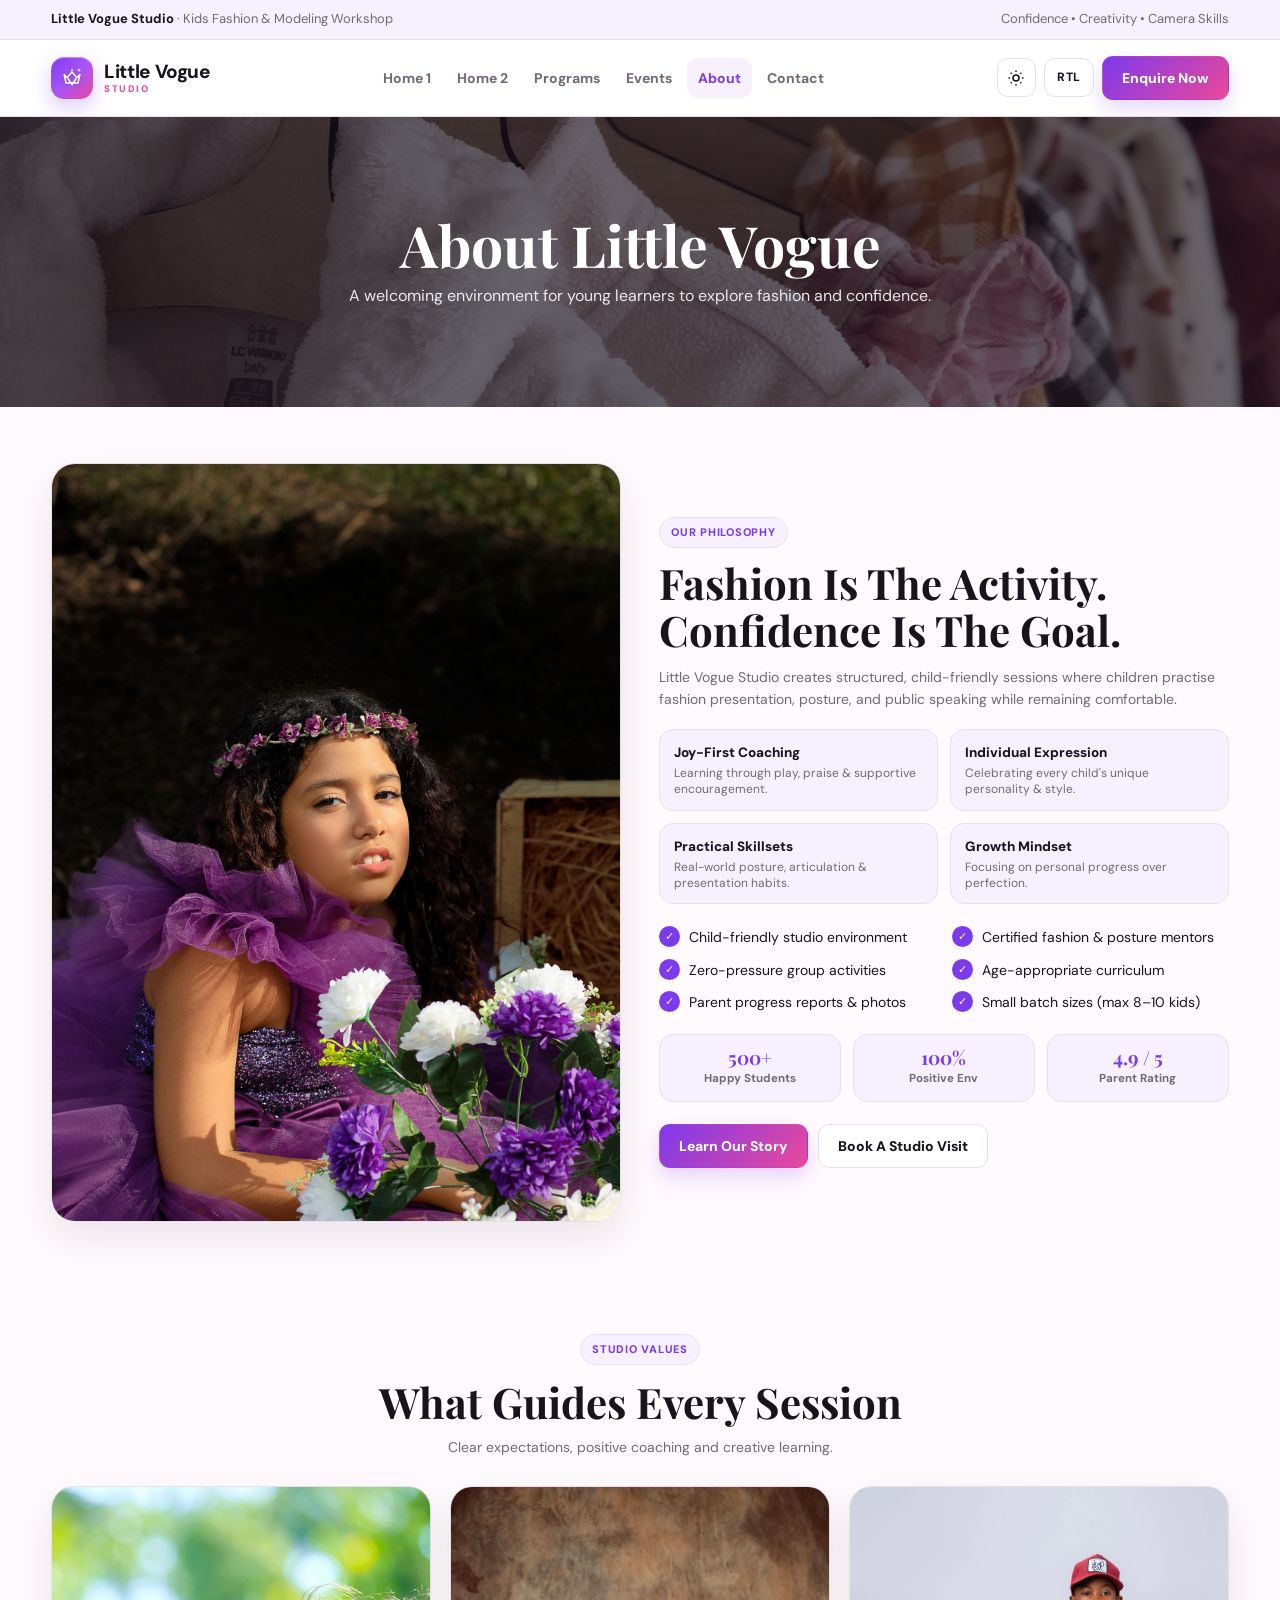
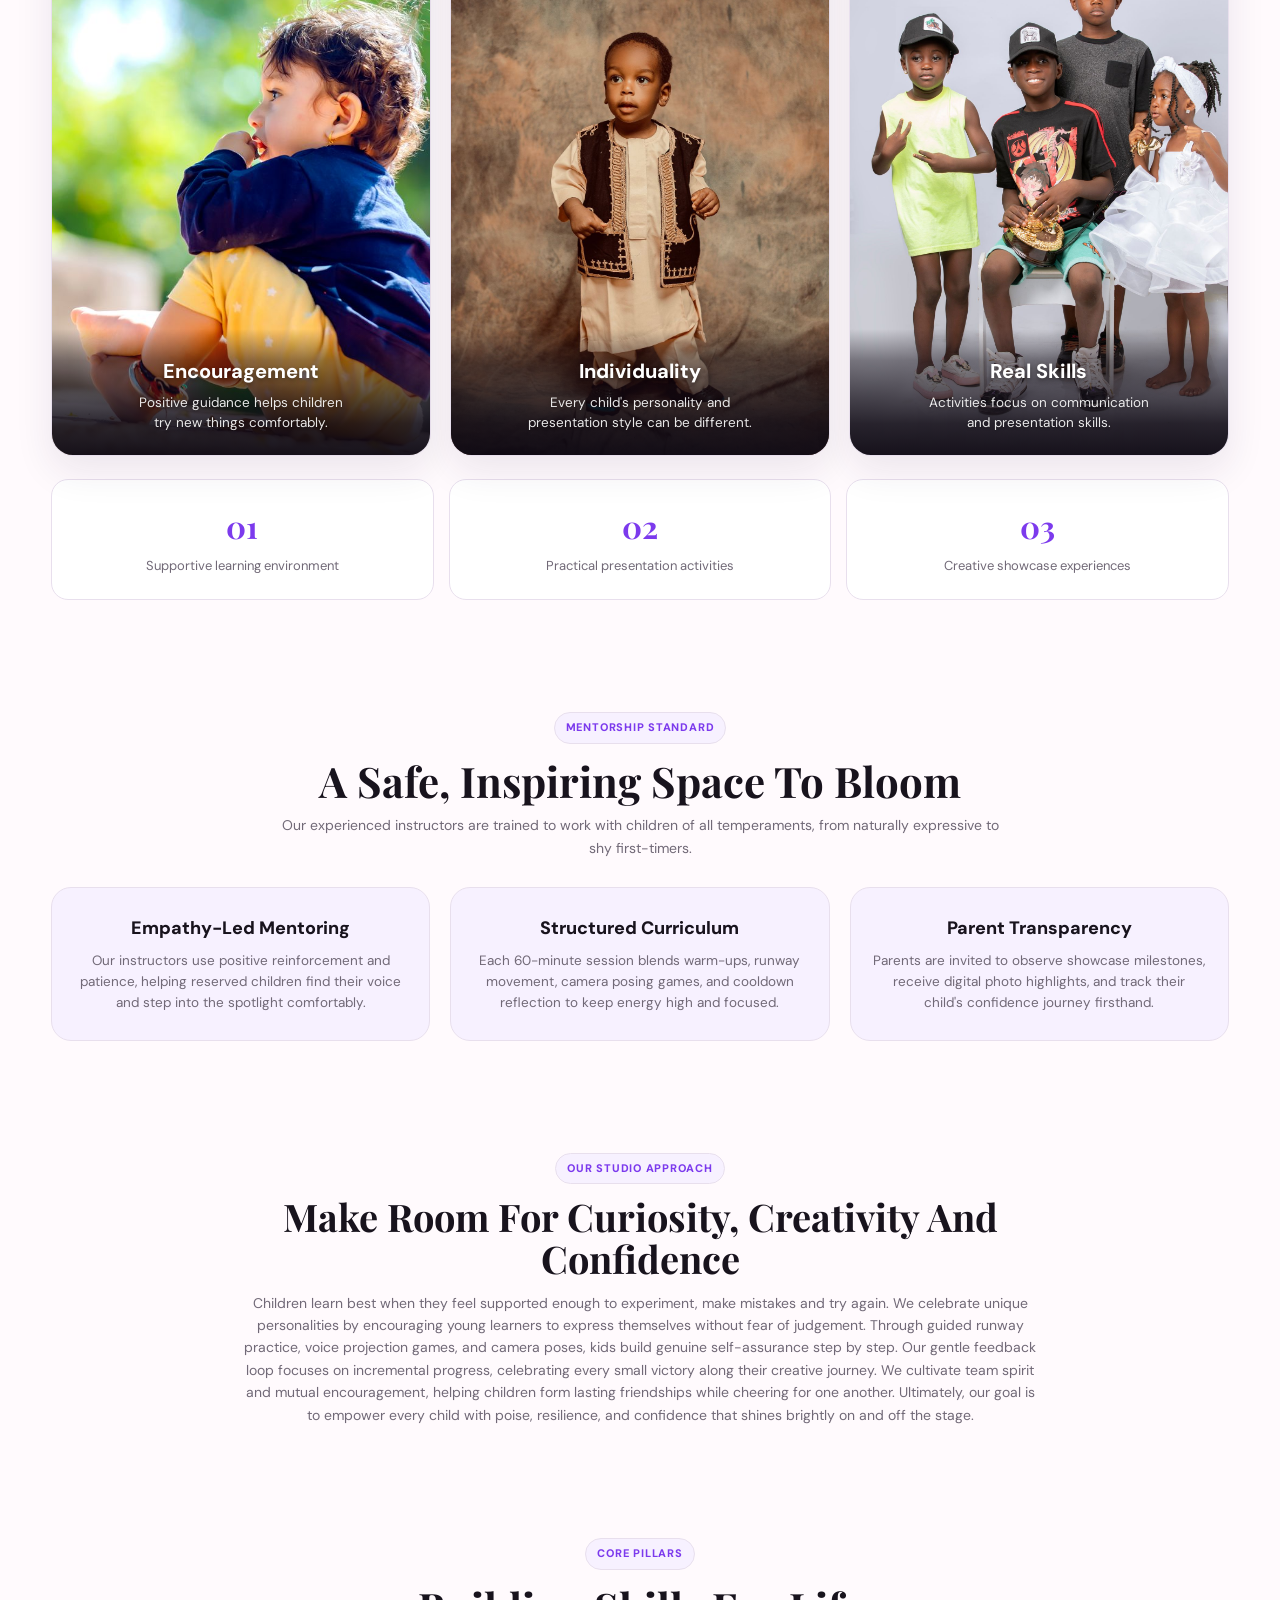
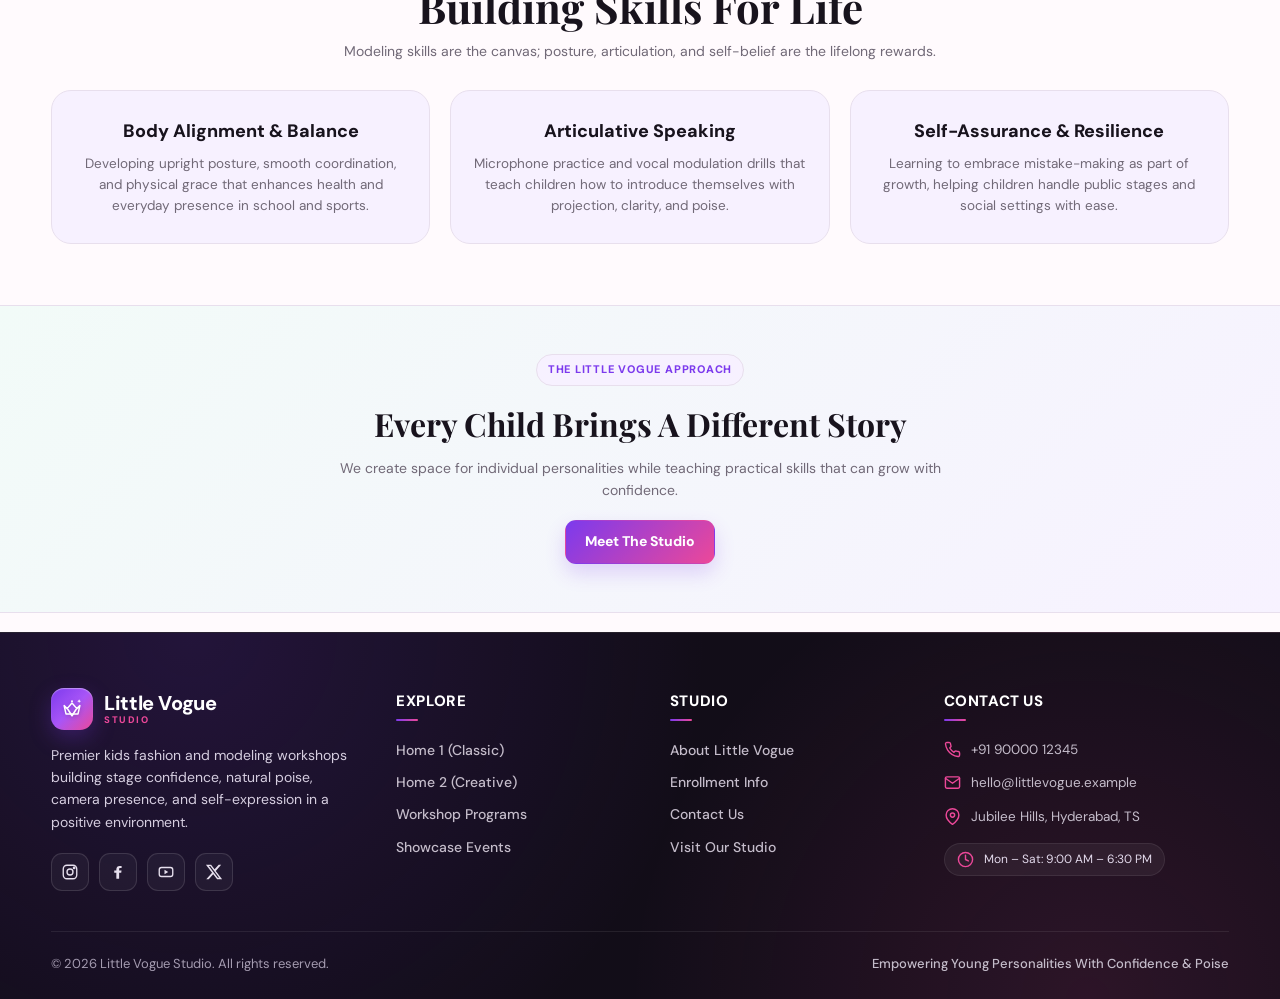
==== about.html @ 713580ec "1" ====
<!DOCTYPE html>
<html lang="en" dir="ltr">
<head>
  <meta charset="UTF-8">
  <meta name="viewport" content="width=device-width, initial-scale=1.0">
  <meta name="description" content="About Little Vogue Studio - A welcoming environment for kids to build confidence, creativity, and presentation skills through fashion.">
  <title>About Us | Little Vogue Studio</title>
  <link rel="icon" type="image/svg+xml" href="assets/favicon.svg">
  <link rel="preconnect" href="https://fonts.googleapis.com">
  <link rel="preconnect" href="https://fonts.gstatic.com" crossorigin>
  <link href="https://fonts.googleapis.com/css2?family=DM+Sans:wght@400;500;600;700;800&family=Playfair+Display:wght@600;700;800&display=swap" rel="stylesheet">
  <link rel="stylesheet" href="css/style.css">
</head>
<body>
  <!-- =========================================================
  TOP BAR
  ========================================================= -->
  <div class="topbar">
    <div class="container topbar-inner">
      <span><strong>Little Vogue Studio</strong> · Kids Fashion & Modeling Workshop</span>
      <span>Confidence • Creativity • Camera Skills</span>
    </div>
  </div>

  <!-- =========================================================
  NAVBAR
  ========================================================= -->
  <nav class="navbar">
    <div class="container nav-inner">
      <a class="logo" href="index.html">
        <span class="logo-mark" aria-hidden="true">
          <svg viewBox="0 0 32 32" fill="none" xmlns="http://www.w3.org/2000/svg">
            <path d="M5.5 11.5L9.5 15.5L16 8L22.5 15.5L26.5 11.5L24 22.5H8L5.5 11.5Z" stroke="currentColor" stroke-width="2" stroke-linecap="round" stroke-linejoin="round"/>
            <path d="M10.5 16.5L16 25L21.5 16.5" stroke="currentColor" stroke-width="2.2" stroke-linecap="round" stroke-linejoin="round"/>
            <path d="M25.5 3L26.2 4.8L28 5.5L26.2 6.2L25.5 8L24.8 6.2L23 5.5L24.8 4.8L25.5 3Z" fill="currentColor"/>
            <circle cx="16" cy="5.5" r="1.3" fill="currentColor"/>
          </svg>
        </span>
        <span class="logo-text">
          <span class="logo-text-main">Little Vogue</span>
          <span class="logo-text-sub">STUDIO</span>
        </span>
      </a>
      <div class="nav-links" id="navLinks">
        <a href="index.html">Home 1</a>
        <a href="home2.html">Home 2</a>
        <a href="programs.html">Programs</a>
        <a href="events.html">Events</a>
        <a href="about.html" class="active">About</a>
        <a href="contact.html">Contact</a>
      </div>
      <div class="nav-actions">
        <div class="nav-controls" id="navControls">
          <button class="icon-btn" id="themeBtn" aria-label="Toggle theme" title="Toggle Theme">
            <svg viewBox="0 0 24 24" fill="none" stroke="currentColor" stroke-width="2">
              <circle cx="12" cy="12" r="4"/>
              <path d="M12 2v2M12 20v2M4.93 4.93l1.42 1.42M17.65 17.65l1.42 1.42M2 12h2M20 12h2M4.93 19.07l1.42-1.42M17.65 6.35l1.42-1.42"/>
            </svg>
          </button>
          <button class="icon-btn rtl-control" id="rtlBtn" aria-label="Toggle RTL" title="Toggle RTL">RTL</button>
        </div>
        <a class="btn btn-primary nav-cta" href="contact.html">Enquire Now</a>
        <button class="icon-btn mobile-btn" id="mobileBtn" aria-label="Open menu">
          <svg viewBox="0 0 24 24" fill="none" stroke="currentColor" stroke-width="2">
            <path d="M4 6h16M4 12h16M4 18h16"/>
          </svg>
        </button>
      </div>
    </div>
  </nav>

  <!-- =========================================================
  MAIN CONTENT: ABOUT
  ========================================================= -->
  <main class="page-content">
    <section class="page-banner">
      <div class="page-banner-media">
        <img src="images/banner-about.jpg"
             alt="Children's clothing display">
      </div>
      <div class="page-banner-overlay"></div>
      <div class="page-banner-content">
        <h1>About Little Vogue</h1>
        <p>A welcoming environment for young learners to explore fashion and confidence.</p>
      </div>
    </section>

    <!-- OUR PHILOSOPHY FEATURE -->
    <section>
      <div class="container">
        <div class="feature">
          <div class="feature-image reveal-left">
            <img src="images/style-gallery-lavender.jpg"
                 alt="Girl wearing lavender dress">
          </div>
          <div class="feature-copy reveal-right">
            <span class="eyebrow">Our Philosophy</span>
            <h2>Fashion Is The Activity. Confidence Is The Goal.</h2>
            <p>
              Little Vogue Studio creates structured, child-friendly sessions where children practise fashion presentation, posture, and public speaking while remaining comfortable.
            </p>
            <div class="feature-pillars">
              <div class="pillar-card">
                <div class="pillar-info">
                  <h4>Joy-First Coaching</h4>
                  <p>Learning through play, praise & supportive encouragement.</p>
                </div>
              </div>
              <div class="pillar-card">
                <div class="pillar-info">
                  <h4>Individual Expression</h4>
                  <p>Celebrating every child's unique personality & style.</p>
                </div>
              </div>
              <div class="pillar-card">
                <div class="pillar-info">
                  <h4>Practical Skillsets</h4>
                  <p>Real-world posture, articulation & presentation habits.</p>
                </div>
              </div>
              <div class="pillar-card">
                <div class="pillar-info">
                  <h4>Growth Mindset</h4>
                  <p>Focusing on personal progress over perfection.</p>
                </div>
              </div>
            </div>
            <ul class="check-list grid-checks">
              <li><span class="check">✓</span>Child-friendly studio environment</li>
              <li><span class="check">✓</span>Certified fashion & posture mentors</li>
              <li><span class="check">✓</span>Zero-pressure group activities</li>
              <li><span class="check">✓</span>Age-appropriate curriculum</li>
              <li><span class="check">✓</span>Parent progress reports & photos</li>
              <li><span class="check">✓</span>Small batch sizes (max 8–10 kids)</li>
            </ul>
            <div class="feature-stats">
              <div class="f-stat">
                <strong>500+</strong>
                <span>Happy Students</span>
              </div>
              <div class="f-stat">
                <strong>100%</strong>
                <span>Positive Env</span>
              </div>
              <div class="f-stat">
                <strong>4.9 / 5</strong>
                <span>Parent Rating</span>
              </div>
            </div>
            <div class="feature-actions">
              <a class="btn btn-primary" href="contact.html">Learn Our Story</a>
              <a class="btn btn-outline" href="contact.html">Book A Studio Visit</a>
            </div>
          </div>
        </div>
      </div>
    </section>

    <!-- STUDIO VALUES & STATS -->
    <section>
      <div class="container reveal">
        <div class="section-head">
          <span class="eyebrow">Studio Values</span>
          <h2>What Guides Every Session</h2>
          <p>Clear expectations, positive coaching and creative learning.</p>
        </div>
        <div class="grid grid-3">
          <article class="card">
            <div class="card-image">
              <img src="images/value-encouragement.jpg"
                   alt="Child wearing blue sweater">
            </div>
            <div class="card-body">
              <h3>Encouragement</h3>
              <p>Positive guidance helps children try new things comfortably.</p>
            </div>
          </article>
          <article class="card">
            <div class="card-image">
              <img src="images/value-individuality.jpg"
                   alt="Child wearing traditional clothing">
            </div>
            <div class="card-body">
              <h3>Individuality</h3>
              <p>Every child's personality and presentation style can be different.</p>
            </div>
          </article>
          <article class="card">
            <div class="card-image">
              <img src="images/creative-showcase.jpg"
                   alt="Children posing together">
            </div>
            <div class="card-body">
              <h3>Real Skills</h3>
              <p>Activities focus on communication and presentation skills.</p>
            </div>
          </article>
        </div>

        <div class="about-stats">
          <div class="stat">
            <strong>01</strong>
            <span>Supportive learning environment</span>
          </div>
          <div class="stat">
            <strong>02</strong>
            <span>Practical presentation activities</span>
          </div>
          <div class="stat">
            <strong>03</strong>
            <span>Creative showcase experiences</span>
          </div>
        </div>
      </div>
    </section>

    <!-- MENTORSHIP & ENVIRONMENT -->
    <section>
      <div class="container reveal">
        <div class="section-head">
          <span class="eyebrow">Mentorship Standard</span>
          <h2>A Safe, Inspiring Space To Bloom</h2>
          <p>Our experienced instructors are trained to work with children of all temperaments, from naturally expressive to shy first-timers.</p>
        </div>
        <div class="info-strip-grid">
          <div class="info-card">
            <h3>Empathy-Led Mentoring</h3>
            <p>Our instructors use positive reinforcement and patience, helping reserved children find their voice and step into the spotlight comfortably.</p>
          </div>
          <div class="info-card">
            <h3>Structured Curriculum</h3>
            <p>Each 60-minute session blends warm-ups, runway movement, camera posing games, and cooldown reflection to keep energy high and focused.</p>
          </div>
          <div class="info-card">
            <h3>Parent Transparency</h3>
            <p>Parents are invited to observe showcase milestones, receive digital photo highlights, and track their child's confidence journey firsthand.</p>
          </div>
        </div>
      </div>
    </section>

    <!-- STUDIO APPROACH -->
    <section>
      <div class="container reveal">
        <div class="center-content">
          <span class="eyebrow">Our Studio Approach</span>
          <h2>Make Room For Curiosity, Creativity And Confidence</h2>
          <p>
            Children learn best when they feel supported enough to experiment, make mistakes and try again. We celebrate unique personalities by encouraging young learners to express themselves without fear of judgement. Through guided runway practice, voice projection games, and camera poses, kids build genuine self-assurance step by step. Our gentle feedback loop focuses on incremental progress, celebrating every small victory along their creative journey. We cultivate team spirit and mutual encouragement, helping children form lasting friendships while cheering for one another. Ultimately, our goal is to empower every child with poise, resilience, and confidence that shines brightly on and off the stage.
          </p>
        </div>
      </div>
    </section>

    <!-- STUDIO METHODOLOGY & PILLARS -->
    <section>
      <div class="container reveal">
        <div class="section-head">
          <span class="eyebrow">Core Pillars</span>
          <h2>Building Skills For Life</h2>
          <p>Modeling skills are the canvas; posture, articulation, and self-belief are the lifelong rewards.</p>
        </div>
        <div class="info-strip-grid">
          <div class="info-card">
            <h3>Body Alignment & Balance</h3>
            <p>Developing upright posture, smooth coordination, and physical grace that enhances health and everyday presence in school and sports.</p>
          </div>
          <div class="info-card">
            <h3>Articulative Speaking</h3>
            <p>Microphone practice and vocal modulation drills that teach children how to introduce themselves with projection, clarity, and poise.</p>
          </div>
          <div class="info-card">
            <h3>Self-Assurance & Resilience</h3>
            <p>Learning to embrace mistake-making as part of growth, helping children handle public stages and social settings with ease.</p>
          </div>
        </div>
      </div>
    </section>

    <!-- COLORED AREA ABOVE FOOTER -->
    <section class="page-bottom-section about-bottom">
      <div class="container bottom-inner reveal">
        <span class="eyebrow">The Little Vogue Approach</span>
        <h2>Every Child Brings A Different Story</h2>
        <p>
          We create space for individual personalities while teaching
          practical skills that can grow with confidence.
        </p>
        <a class="btn btn-primary" href="contact.html">Meet The Studio</a>
      </div>
    </section>
  </main>

  <!-- 0.5 CM GAP ABOVE FOOTER -->
  <div class="footer-gap"></div>

  <!-- =========================================================
  FOOTER
  ========================================================= -->
  <footer>
    <div class="container">
      <div class="footer-grid">
        <div class="footer-brand">
          <a class="logo" href="index.html">
            <span class="logo-mark" aria-hidden="true">
              <svg viewBox="0 0 32 32" fill="none" xmlns="http://www.w3.org/2000/svg">
                <path d="M5.5 11.5L9.5 15.5L16 8L22.5 15.5L26.5 11.5L24 22.5H8L5.5 11.5Z" stroke="currentColor" stroke-width="2" stroke-linecap="round" stroke-linejoin="round"/>
                <path d="M10.5 16.5L16 25L21.5 16.5" stroke="currentColor" stroke-width="2.2" stroke-linecap="round" stroke-linejoin="round"/>
                <path d="M25.5 3L26.2 4.8L28 5.5L26.2 6.2L25.5 8L24.8 6.2L23 5.5L24.8 4.8L25.5 3Z" fill="currentColor"/>
                <circle cx="16" cy="5.5" r="1.3" fill="currentColor"/>
              </svg>
            </span>
            <span class="logo-text">
              <span class="logo-text-main">Little Vogue</span>
              <span class="logo-text-sub">STUDIO</span>
            </span>
          </a>
          <p>
            Premier kids fashion and modeling workshops building stage confidence, natural poise, camera presence, and self-expression in a positive environment.
          </p>
          <div class="socials">
            <a class="social" href="#" aria-label="Instagram" title="Instagram">
              <svg viewBox="0 0 24 24" fill="none" stroke="currentColor" stroke-width="1.8">
                <rect x="3" y="3" width="18" height="18" rx="5"/>
                <circle cx="12" cy="12" r="4"/>
                <circle cx="17.5" cy="6.5" r="1"/>
              </svg>
            </a>
            <a class="social" href="#" aria-label="Facebook" title="Facebook">
              <svg viewBox="0 0 24 24" fill="currentColor">
                <path d="M13.5 21v-8h2.8l.4-3h-3.2V8.1c0-.9.3-1.5 1.6-1.5h1.7V4c-.3 0-1.4-.1-2.6-.1-2.6 0-4.4 1.6-4.4 4.5V10H7v3h2.8v8z"/>
              </svg>
            </a>
            <a class="social" href="#" aria-label="YouTube" title="YouTube">
              <svg viewBox="0 0 24 24" fill="none" stroke="currentColor" stroke-width="1.8">
                <rect x="3" y="6" width="18" height="12" rx="3"/>
                <path d="m10 9 5 3-5 3z" fill="currentColor" stroke="none"/>
              </svg>
            </a>
            <a class="social" href="#" aria-label="X (Twitter)" title="X (Twitter)">
              <svg viewBox="0 0 24 24" fill="currentColor">
                <path d="M18.244 2.25h3.308l-7.227 8.26 8.502 11.24H16.17l-5.214-6.817L4.99 21.75H1.68l7.73-8.835L1.254 2.25H8.08l4.713 6.231zm-1.161 17.52h1.833L7.084 4.126H5.117z"/>
              </svg>
            </a>
          </div>
        </div>

        <div>
          <div class="footer-title">Explore</div>
          <div class="footer-links">
            <a href="index.html">Home 1 (Classic)</a>
            <a href="home2.html">Home 2 (Creative)</a>
            <a href="programs.html">Workshop Programs</a>
            <a href="events.html">Showcase Events</a>
          </div>
        </div>

        <div>
          <div class="footer-title">Studio</div>
          <div class="footer-links">
            <a href="about.html">About Little Vogue</a>
            <a href="contact.html">Enrollment Info</a>
            <a href="contact.html">Contact Us</a>
            <a href="contact.html">Visit Our Studio</a>
          </div>
        </div>

        <div>
          <div class="footer-title">Contact Us</div>
          <div class="footer-contact-list">
            <a href="tel:+919000012345" class="footer-contact-item">
              <svg viewBox="0 0 24 24" fill="none" stroke="currentColor" stroke-width="2" stroke-linecap="round" stroke-linejoin="round">
                <path d="M22 16.92v3a2 2 0 0 1-2.18 2 19.79 19.79 0 0 1-8.63-3.07 19.5 19.5 0 0 1-6-6 19.79 19.79 0 0 1-3.07-8.67A2 2 0 0 1 4.11 2h3a2 2 0 0 1 2 1.72 12.84 12.84 0 0 0 .7 2.81 2 2 0 0 1-.45 2.11L8.09 9.91a16 16 0 0 0 6 6l1.27-1.27a2 2 0 0 1 2.11-.45 12.84 12.84 0 0 0 2.81.7A2 2 0 0 1 22 16.92z"/>
              </svg>
              <span>+91 90000 12345</span>
            </a>
            <a href="mailto:hello@littlevogue.example" class="footer-contact-item">
              <svg viewBox="0 0 24 24" fill="none" stroke="currentColor" stroke-width="2" stroke-linecap="round" stroke-linejoin="round">
                <path d="M4 4h16c1.1 0 2 .9 2 2v12c0 1.1-.9 2-2 2H4c-1.1 0-2-.9-2-2V6c0-1.1.9-2 2-2z"/>
                <polyline points="22,6 12,13 2,6"/>
              </svg>
              <span>hello@littlevogue.example</span>
            </a>
            <div class="footer-contact-item">
              <svg viewBox="0 0 24 24" fill="none" stroke="currentColor" stroke-width="2" stroke-linecap="round" stroke-linejoin="round">
                <path d="M21 10c0 7-9 13-9 13s-9-6-9-13a9 9 0 0 1 18 0z"/>
                <circle cx="12" cy="10" r="3"/>
              </svg>
              <span>Jubilee Hills, Hyderabad, TS</span>
            </div>
            <div class="footer-contact-item badge-item">
              <svg viewBox="0 0 24 24" fill="none" stroke="currentColor" stroke-width="2" stroke-linecap="round" stroke-linejoin="round">
                <circle cx="12" cy="12" r="10"/>
                <polyline points="12 6 12 12 16 14"/>
              </svg>
              <span>Mon – Sat: 9:00 AM – 6:30 PM</span>
            </div>
          </div>
        </div>
      </div>

      <div class="footer-bottom">
        <span>© 2026 Little Vogue Studio. All rights reserved.</span>
        <span class="footer-bottom-tag">Empowering Young Personalities With Confidence & Poise</span>
      </div>
    </div>
  </footer>

  <div id="toast">Enquiry submitted successfully.</div>
  <script src="js/script.js"></script>
</body>
</html>
---- css/style.css ----
:root {
  --bg: #fffafd;
  --surface: #fff;
  --surface2: #f7f1ff;
  --text: #18131d;
  --muted: #716977;
  --primary: #7c3aed;
  --primary2: #a855f7;
  --accent: #ec4899;
  --border: #e8dfed;
  --shadow: 0 15px 38px rgba(42, 20, 65, .09);
  --radius: 20px;
}

html.dark {
  --bg: #100d15;
  --surface: #19151f;
  --surface2: #211a29;
  --text: #faf7fc;
  --muted: #b9afc2;
  --primary: #a78bfa;
  --primary2: #c084fc;
  --accent: #f472b6;
  --border: #352c3d;
  --shadow: 0 15px 38px rgba(0, 0, 0, .28);
}

* {
  box-sizing: border-box;
}

html {
  scroll-behavior: smooth;
}

body {
  margin: 0;
  background: var(--bg);
  color: var(--text);
  font-family: "DM Sans", sans-serif;
  line-height: 1.6;
  overflow-x: hidden;
  transition: background-color .3s ease, color .3s ease;
}

img {
  display: block;
  width: 100%;
  max-width: 100%;
}

a {
  text-decoration: none;
  color: inherit;
}

button, input, textarea, select {
  font: inherit;
}

.container {
  width: min(1180px, 92%);
  margin: auto;
}

/* =========================================================
TOP BAR
========================================================= */
.topbar {
  padding: 9px 0;
  background: var(--surface2);
  border-bottom: 1px solid var(--border);
  font-size: 13px;
  color: var(--muted);
}

.topbar-inner {
  display: flex;
  justify-content: space-between;
  align-items: center;
  gap: 15px;
}

.topbar strong {
  color: var(--text);
}

/* =========================================================
NAVIGATION
========================================================= */
.navbar {
  position: sticky;
  top: 0;
  z-index: 1000;
  background: color-mix(in srgb, var(--surface) 95%, transparent);
  backdrop-filter: blur(15px);
  -webkit-backdrop-filter: blur(15px);
  border-bottom: 1px solid var(--border);
  transition: background-color .3s ease, border-color .3s ease;
}

.nav-inner {
  min-height: 76px;
  display: flex;
  align-items: center;
  justify-content: space-between;
  gap: 20px;
}

.logo {
  display: inline-flex;
  align-items: center;
  gap: 11px;
  text-decoration: none;
  color: var(--text);
  transition: transform 0.25s cubic-bezier(0.34, 1.56, 0.64, 1);
}

.logo:hover {
  transform: translateY(-1px);
}

.logo-mark {
  width: 42px;
  height: 42px;
  border-radius: 13px;
  display: grid;
  place-items: center;
  color: #fff;
  background: linear-gradient(135deg, #7c3aed 0%, #a855f7 50%, #ec4899 100%);
  box-shadow: 0 8px 22px rgba(124, 58, 237, 0.28), inset 0 1px 1px rgba(255, 255, 255, 0.4);
  position: relative;
  transition: all 0.3s cubic-bezier(0.34, 1.56, 0.64, 1);
  flex-shrink: 0;
}

.logo:hover .logo-mark {
  box-shadow: 0 12px 28px rgba(236, 72, 153, 0.45), inset 0 1px 1px rgba(255, 255, 255, 0.6);
  transform: rotate(-4deg) scale(1.06);
}

.logo-mark svg {
  width: 24px;
  height: 24px;
  filter: drop-shadow(0 1px 2px rgba(0, 0, 0, 0.2));
  transition: transform 0.3s ease;
}

.logo:hover .logo-mark svg {
  transform: scale(1.05);
}

.logo-text {
  display: flex;
  flex-direction: column;
  justify-content: center;
  line-height: 1.1;
}

.logo-text-main {
  font-family: "DM Sans", sans-serif;
  font-weight: 800;
  font-size: 19px;
  letter-spacing: -0.02em;
  color: var(--text);
  transition: color 0.2s ease;
}

.logo-text-sub {
  font-size: 9.5px;
  font-weight: 800;
  letter-spacing: 0.16em;
  text-transform: uppercase;
  color: var(--accent);
  margin-top: 1px;
}

.nav-links {
  display: flex;
  align-items: center;
  gap: 4px;
}

.nav-links a {
  padding: 9px 11px;
  border-radius: 10px;
  color: var(--muted);
  font-size: 14px;
  font-weight: 700;
  transition: .2s ease;
}

.nav-links a:hover,
.nav-links a.active {
  color: var(--primary);
  background: var(--surface2);
}

.nav-actions {
  display: flex;
  align-items: center;
  gap: 8px;
}

.nav-controls {
  display: flex;
  align-items: center;
  gap: 8px;
}

.icon-btn {
  width: 39px;
  height: 39px;
  display: grid;
  place-items: center;
  border: 1px solid var(--border);
  border-radius: 11px;
  background: var(--surface);
  color: var(--text);
  cursor: pointer;
  transition: .2s ease;
}

.icon-btn:hover {
  border-color: var(--primary);
  color: var(--primary);
  transform: translateY(-2px);
}

.icon-btn svg {
  width: 18px;
  height: 18px;
}

.rtl-control {
  width: 50px;
  font-size: 12px;
  font-weight: 800;
  letter-spacing: .03em;
}

.mobile-btn {
  display: none;
}

.btn {
  min-height: 44px;
  display: inline-flex;
  align-items: center;
  justify-content: center;
  gap: 8px;
  padding: 0 19px;
  border-radius: 11px;
  border: 1px solid transparent;
  font-size: 14px;
  font-weight: 800;
  cursor: pointer;
  transition: .25s ease;
}

.btn-primary {
  color: #fff;
  background: linear-gradient(135deg, var(--primary), var(--accent));
  box-shadow: 0 9px 20px rgba(124, 58, 237, .2);
}

.btn-primary:hover {
  transform: translateY(-3px);
  box-shadow: 0 13px 25px rgba(124, 58, 237, .28);
}

.btn-outline {
  color: var(--text);
  background: var(--surface);
  border-color: var(--border);
}

.btn-outline:hover {
  color: var(--primary);
  border-color: var(--primary);
  transform: translateY(-2px);
}

/* =========================================================
SECTIONS & ANIMATIONS
========================================================= */
section {
  padding: 56px 0;
}

.page-content {
  animation: pageIn .45s ease both;
}

@keyframes pageIn {
  from {
    opacity: 0;
    transform: translateY(10px);
  }
  to {
    opacity: 1;
    transform: translateY(0);
  }
}

/* =========================================================
SCROLL ANIMATIONS
========================================================= */
.reveal {
  opacity: 0;
  transform: translateY(28px);
  transition: opacity .7s ease, transform .7s ease;
}

.reveal.show {
  opacity: 1;
  transform: none;
}

.reveal-left {
  opacity: 0;
  transform: translateX(-35px);
  transition: .75s ease;
}

.reveal-left.show {
  opacity: 1;
  transform: none;
}

.reveal-right {
  opacity: 0;
  transform: translateX(35px);
  transition: .75s ease;
}

.reveal-right.show {
  opacity: 1;
  transform: none;
}

/* =========================================================
HERO
========================================================= */
.hero {
  min-height: 600px;
  display: flex;
  align-items: center;
  position: relative;
  overflow: hidden;
  isolation: isolate;
}

.hero-media {
  position: absolute;
  inset: 0;
  z-index: -2;
}

.hero-media img {
  width: 100%;
  height: 100%;
  object-fit: cover;
  animation: heroZoom 10s ease-in-out infinite alternate;
}

@keyframes heroZoom {
  from {
    transform: scale(1);
  }
  to {
    transform: scale(1.06);
  }
}

.hero-overlay {
  position: absolute;
  inset: 0;
  z-index: -1;
  background: linear-gradient(
    180deg,
    rgba(14, 9, 19, 0.45) 0%,
    rgba(14, 9, 19, 0.68) 50%,
    rgba(14, 9, 19, 0.85) 100%
  );
}

.hero-content {
  width: min(800px, 100%);
  margin: 0 auto;
  color: #fff;
  text-align: center;
  display: flex;
  flex-direction: column;
  align-items: center;
}

.eyebrow {
  display: inline-flex;
  padding: 6px 11px;
  border-radius: 50px;
  background: var(--surface2);
  color: var(--primary);
  border: 1px solid var(--border);
  font-size: 11px;
  font-weight: 800;
  letter-spacing: .07em;
  text-transform: uppercase;
  margin-bottom: 12px;
}

.hero .eyebrow {
  background: rgba(255, 255, 255, .13);
  border-color: rgba(255, 255, 255, .24);
  color: #fff;
}

.hero h1 {
  font-family: "Playfair Display", serif;
  font-size: clamp(42px, 6vw, 72px);
  line-height: 1.02;
  margin: 0 0 17px;
}

.hero p {
  max-width: 640px;
  margin: 0 auto 26px;
  color: rgba(255, 255, 255, .92);
  font-size: 16px;
  line-height: 1.6;
}

.hero-actions {
  display: flex;
  flex-wrap: wrap;
  justify-content: center;
  align-items: center;
  gap: 12px;
}

/* =========================================================
HEADINGS
========================================================= */
.section-head {
  max-width: 740px;
  margin: 0 auto 28px;
  text-align: center;
}

.section-head h2 {
  font-family: "Playfair Display", serif;
  font-size: clamp(30px, 4vw, 42px);
  line-height: 1.08;
  margin: 3px 0 10px;
}

.section-head p {
  margin: 0;
  color: var(--muted);
  font-size: 14px;
}

/* =========================================================
CARDS
========================================================= */
.grid {
  display: grid;
  gap: 19px;
}

.grid-2 {
  grid-template-columns: repeat(2, 1fr);
}

.grid-3 {
  grid-template-columns: repeat(3, 1fr);
}

.grid-4 {
  grid-template-columns: repeat(4, 1fr);
}

.card {
  position: relative;
  display: flex;
  flex-direction: column;
  justify-content: flex-end;
  width: 100%;
  aspect-ratio: 2/3;
  min-height: 400px;
  border-radius: 22px;
  overflow: hidden;
  border: 1px solid var(--border);
  box-shadow: var(--shadow);
  transition: transform .35s cubic-bezier(.2, .8, .2, 1), box-shadow .35s ease, border-color .35s ease;
  isolation: isolate;
  background: var(--surface2);
}

.card:hover {
  transform: translateY(-8px);
  box-shadow: 0 24px 50px rgba(42, 20, 65, .22);
  border-color: color-mix(in srgb, var(--primary) 40%, var(--border));
}

.card-image {
  position: absolute;
  inset: 0;
  width: 100%;
  height: 100%;
  z-index: 1;
  overflow: hidden;
}

.card-image img {
  width: 100%;
  height: 100%;
  object-fit: cover;
  object-position: center 20%;
  display: block;
  transition: transform .65s cubic-bezier(.2, .8, .2, 1), filter .4s ease;
}

.card:hover .card-image img {
  transform: scale(1.08);
  filter: saturate(1.06);
}

.card-body {
  position: relative;
  z-index: 2;
  padding: 26px 20px 22px;
  text-align: center;
  display: flex;
  flex-direction: column;
  justify-content: flex-end;
  align-items: center;
  color: #ffffff;
  background: linear-gradient(
    180deg,
    transparent 0%,
    rgba(14, 9, 19, 0.45) 25%,
    rgba(14, 9, 19, 0.88) 75%,
    rgba(14, 9, 19, 0.96) 100%
  );
  margin-top: auto;
  width: 100%;
  transition: background .35s ease;
}

.card:hover .card-body {
  background: linear-gradient(
    180deg,
    transparent 0%,
    rgba(14, 9, 19, 0.55) 25%,
    rgba(14, 9, 19, 0.92) 75%,
    rgba(14, 9, 19, 0.98) 100%
  );
}

.card-body h3 {
  margin: 0 0 6px;
  font-size: 20px;
  font-weight: 800;
  color: #ffffff;
  text-align: center;
  width: 100%;
  text-wrap: balance;
  text-shadow: 0 2px 4px rgba(0, 0, 0, 0.4);
}

.card-body p {
  margin: 0 auto;
  color: rgba(255, 255, 255, 0.9);
  font-size: 13.5px;
  line-height: 1.45;
  text-align: center;
  width: 100%;
  max-width: 95%;
  text-wrap: balance;
  text-shadow: 0 1px 3px rgba(0, 0, 0, 0.3);
  min-height: 40px;
  display: flex;
  align-items: center;
  justify-content: center;
}

html[dir="rtl"] .card-body {
  text-align: center;
  align-items: center;
}

html[dir="rtl"] .card-body h3,
html[dir="rtl"] .card-body p {
  text-align: center;
}

/* Event badge */
.event-date {
  display: inline-flex;
  align-items: center;
  justify-content: center;
  align-self: center;
  font-size: 11px;
  font-weight: 800;
  letter-spacing: .06em;
  text-transform: uppercase;
  color: #fff;
  background: linear-gradient(135deg, var(--primary), var(--accent));
  border: none;
  padding: 5px 14px;
  border-radius: 20px;
  margin: 0 auto 10px auto;
  box-shadow: 0 4px 12px rgba(0, 0, 0, 0.25);
  white-space: nowrap;
}

/* =========================================================
FEATURE
========================================================= */
.feature {
  display: grid;
  grid-template-columns: 1fr 1fr;
  gap: 38px;
  align-items: center;
}

.feature.reverse .feature-image {
  order: 2;
}

.feature.reverse .feature-copy {
  order: 1;
}

.feature-image {
  border-radius: 24px;
  overflow: hidden;
  border: 1px solid var(--border);
  box-shadow: var(--shadow);
}

.feature-image img {
  width: 100%;
  aspect-ratio: 3/4;
  height: 100%;
  object-fit: cover;
  object-position: center 20%;
  display: block;
  transition: transform .7s ease;
}

.feature-image:hover img {
  transform: scale(1.04);
}

.feature-copy h2 {
  font-family: "Playfair Display", serif;
  font-size: clamp(30px, 4vw, 42px);
  line-height: 1.1;
  margin: 0 0 13px;
}

.feature-copy p {
  color: var(--muted);
  margin: 0 0 15px;
  font-size: 14px;
}

.check-list {
  list-style: none;
  padding: 0;
  margin: 0 0 20px;
}

.check-list li {
  display: flex;
  align-items: flex-start;
  gap: 9px;
  margin: 8px 0;
  font-size: 14px;
}

.check {
  width: 21px;
  height: 21px;
  flex: none;
  display: grid;
  place-items: center;
  border-radius: 50%;
  color: #fff;
  background: var(--primary);
  font-size: 11px;
}

.check-list.grid-checks {
  display: grid;
  grid-template-columns: repeat(2, 1fr);
  gap: 10px 16px;
  margin-bottom: 20px;
}

.check-list.grid-checks li {
  margin: 0;
}

/* Feature Stats */
.feature-stats {
  display: grid;
  grid-template-columns: repeat(3, 1fr);
  gap: 12px;
  margin: 18px 0 22px;
}

.f-stat {
  padding: 12px 8px;
  border-radius: 14px;
  background: var(--surface2);
  border: 1px solid var(--border);
  text-align: center;
  transition: transform .25s ease, border-color .25s ease;
}

.f-stat:hover {
  transform: translateY(-2px);
  border-color: var(--primary);
}

.f-stat strong {
  display: block;
  font-family: "Playfair Display", serif;
  font-size: 19px;
  color: var(--primary);
  line-height: 1.15;
  margin-bottom: 2px;
}

.f-stat span {
  font-size: 11.5px;
  color: var(--muted);
  font-weight: 700;
  display: block;
}

/* Feature Pillars (2x2 Grid for "More Than Modeling") */
.feature-pillars {
  display: grid;
  grid-template-columns: repeat(2, 1fr);
  gap: 12px;
  margin: 18px 0 22px;
}

.pillar-card {
  display: flex;
  align-items: flex-start;
  gap: 11px;
  padding: 12px 14px;
  border-radius: 14px;
  background: var(--surface2);
  border: 1px solid var(--border);
  transition: transform .25s ease, box-shadow .25s ease, border-color .25s ease;
}

.pillar-card:hover {
  transform: translateY(-3px);
  border-color: color-mix(in srgb, var(--primary) 50%, var(--border));
  box-shadow: 0 8px 20px rgba(124, 58, 237, 0.09);
}

.pillar-icon {
  display: none !important;
}

.pillar-info h4 {
  margin: 0 0 2px;
  font-size: 13.5px;
  font-weight: 800;
  color: var(--text);
}

.pillar-info p {
  margin: 0;
  font-size: 12px;
  line-height: 1.35;
  color: var(--muted);
}

/* Journey Steps (Timeline for "Studio Showcase Journey") */
.journey-steps {
  display: flex;
  flex-direction: column;
  gap: 10px;
  margin: 18px 0 20px;
}

.j-step {
  display: flex;
  align-items: flex-start;
  gap: 12px;
  padding: 11px 14px;
  border-radius: 14px;
  background: var(--surface2);
  border: 1px solid var(--border);
  transition: transform .25s ease, border-color .25s ease;
}

.j-step:hover {
  transform: translateX(4px);
  border-color: var(--primary);
}

html[dir="rtl"] .j-step:hover {
  transform: translateX(-4px);
}

.j-num {
  font-family: "Playfair Display", serif;
  font-size: 17px;
  font-weight: 800;
  color: var(--accent);
  background: linear-gradient(135deg, var(--primary), var(--accent));
  -webkit-background-clip: text;
  background-clip: text;
  -webkit-text-fill-color: transparent;
  flex-shrink: 0;
  line-height: 1.2;
}

.j-step strong {
  display: block;
  font-size: 13px;
  font-weight: 800;
  color: var(--text);
  margin-bottom: 2px;
}

.j-step p {
  margin: 0;
  font-size: 12px;
  line-height: 1.35;
  color: var(--muted);
}

/* Feature Actions container */
.feature-actions {
  display: flex;
  flex-wrap: wrap;
  align-items: center;
  gap: 10px;
  margin-top: 18px;
}

@media (max-width: 768px) {
  .feature-pillars {
    grid-template-columns: 1fr;
  }
  .check-list.grid-checks {
    grid-template-columns: 1fr;
  }
}

/* =========================================================
FIXED HOME 1 & HOME 2 GALLERY
ALL 3 IMAGES SAME SIZE
NO TALL IMAGE / NO LARGE GAP
========================================================= */
.gallery {
  display: grid;
  grid-template-columns: repeat(3, 1fr);
  gap: 16px;
  align-items: stretch;
}

.gallery-item {
  width: 100%;
  aspect-ratio: 2/3;
  min-height: 0;
  border-radius: 18px;
  overflow: hidden;
  border: 1px solid var(--border);
  background: var(--surface);
  box-shadow: var(--shadow);
  position: relative;
  transition: transform .35s ease, box-shadow .35s ease;
}

.gallery-item img {
  width: 100%;
  height: 100%;
  min-height: 0;
  object-fit: cover;
  object-position: center 20%;
  display: block;
  transition: transform .65s cubic-bezier(.2, .8, .2, 1), filter .4s ease;
}

.gallery-item::after {
  content: "";
  position: absolute;
  inset: 0;
  background: linear-gradient(
    180deg,
    transparent 60%,
    rgba(0, 0, 0, .18)
  );
  pointer-events: none;
}

.gallery-item:hover {
  transform: translateY(-8px);
  box-shadow: 0 24px 50px rgba(42, 20, 65, .17);
}

.gallery-item:hover img {
  transform: scale(1.08);
  filter: saturate(1.08);
}

/* =========================================================
CTA
========================================================= */
.cta {
  padding: 40px 25px;
  border-radius: 25px;
  text-align: center;
  color: #fff;
  background:
    radial-gradient(circle at 15% 20%, rgba(255, 255, 255, .14), transparent 30%),
    linear-gradient(135deg, var(--primary), var(--accent));
  box-shadow: 0 18px 40px rgba(124, 58, 237, .2);
  position: relative;
  overflow: hidden;
}

.cta::before {
  content: "";
  position: absolute;
  width: 180px;
  height: 180px;
  border: 1px solid rgba(255, 255, 255, .2);
  border-radius: 50%;
  right: -60px;
  top: -80px;
}

.cta h2 {
  font-family: "Playfair Display", serif;
  font-size: 34px;
  margin: 0 0 8px;
}

.cta p {
  max-width: 670px;
  margin: 0 auto 19px;
  color: rgba(255, 255, 255, .9);
  font-size: 14px;
}

/* =========================================================
PAGE BANNER
========================================================= */
.page-banner {
  min-height: 290px;
  position: relative;
  display: grid;
  place-items: center;
  text-align: center;
  overflow: hidden;
}

.page-banner-media {
  position: absolute;
  inset: 0;
}

.page-banner-media img {
  width: 100%;
  height: 100%;
  object-fit: cover;
  animation: heroZoom 11s ease-in-out infinite alternate;
}

.page-banner-overlay {
  position: absolute;
  inset: 0;
  background: rgba(18, 10, 25, .64);
}

.page-banner-content {
  position: relative;
  width: min(760px, 92%);
  color: #fff;
}

.page-banner h1 {
  font-family: "Playfair Display", serif;
  font-size: clamp(38px, 5vw, 57px);
  line-height: 1.05;
  margin: 0 0 9px;
}

.page-banner p {
  margin: 0;
  color: rgba(255, 255, 255, .88);
}

/* =========================================================
CENTER CONTENT
========================================================= */
.center-content {
  max-width: 800px;
  margin: auto;
  text-align: center;
}

.center-content h2 {
  font-family: "Playfair Display", serif;
  font-size: 38px;
  line-height: 1.1;
  margin: 0 0 12px;
}

.center-content p {
  color: var(--muted);
  font-size: 14px;
  line-height: 1.6;
  margin: 0 0 12px;
}

.center-content p:last-child {
  margin-bottom: 0;
}

/* =========================================================
UNIQUE COLORED AREA ABOVE FOOTER
HOME 1 / PROGRAMS / EVENTS / ABOUT
========================================================= */
.page-bottom-section {
  margin-top: 5px;
  padding: 48px 0;
  border-top: 1px solid var(--border);
  border-bottom: 1px solid var(--border);
}

.home1-bottom {
  background:
    radial-gradient(circle at 10% 30%, rgba(168, 85, 247, .13), transparent 30%),
    linear-gradient(135deg, #faf4ff, #fff3f8);
}

html.dark .home1-bottom {
  background:
    radial-gradient(circle at 10% 30%, rgba(168, 85, 247, .12), transparent 30%),
    linear-gradient(135deg, #20172a, #241722);
}

.programs-bottom {
  background: linear-gradient(135deg, #f1f8ff, #f8f4ff);
}

html.dark .programs-bottom {
  background: linear-gradient(135deg, #151d29, #211a29);
}

.events-bottom {
  background: linear-gradient(135deg, #fff5f9, #fff8ee);
}

html.dark .events-bottom {
  background: linear-gradient(135deg, #251722, #272016);
}

.about-bottom {
  background: linear-gradient(135deg, #f2fbf8, #f7f2ff);
}

html.dark .about-bottom {
  background: linear-gradient(135deg, #15231f, #211a29);
}

.bottom-inner {
  max-width: 850px;
  margin: auto;
  text-align: center;
}

.bottom-inner h2 {
  font-family: "Playfair Display", serif;
  font-size: 32px;
  margin: 0 0 8px;
}

.bottom-inner p {
  margin: 0 auto 18px;
  color: var(--muted);
  max-width: 650px;
  font-size: 14px;
}

/* =========================================================
INFO STRIP
========================================================= */
.info-strip {
  padding: 24px;
  text-align: center;
  border: 1px solid var(--border);
  border-radius: 19px;
  background: var(--surface2);
}

.info-strip h3 {
  margin: 0 0 5px;
}

.info-strip p {
  margin: 0;
  color: var(--muted);
  font-size: 14px;
}

.info-strip-grid {
  display: grid;
  grid-template-columns: repeat(3, 1fr);
  gap: 20px;
}

.info-card {
  padding: 26px 22px;
  border: 1px solid var(--border);
  border-radius: 20px;
  background: var(--surface2);
  text-align: center;
  transition: transform 0.3s ease, border-color 0.3s ease, box-shadow 0.3s ease;
}

.info-card:hover {
  transform: translateY(-4px);
  border-color: var(--primary);
  box-shadow: var(--shadow);
}

.info-card h3 {
  margin: 0 0 8px;
  font-size: 18px;
  font-weight: 800;
  color: var(--text);
  text-align: center;
}

.info-card p {
  margin: 0 auto;
  color: var(--muted);
  font-size: 13.5px;
  line-height: 1.55;
  text-align: center;
}

html[dir="rtl"] .info-card {
  text-align: center;
}

@media (max-width: 850px) {
  .info-strip-grid {
    grid-template-columns: 1fr;
  }
}

/* =========================================================
ABOUT STATS
========================================================= */
.about-stats {
  display: grid;
  grid-template-columns: repeat(3, 1fr);
  gap: 15px;
  margin-top: 23px;
}

.stat {
  padding: 22px 15px;
  text-align: center;
  border: 1px solid var(--border);
  background: var(--surface);
  border-radius: 17px;
}

.stat strong {
  display: block;
  color: var(--primary);
  font-family: "Playfair Display", serif;
  font-size: 31px;
}

.stat span {
  color: var(--muted);
  font-size: 13px;
}

/* =========================================================
CONTACT
========================================================= */
.contact-layout {
  display: grid;
  grid-template-columns: .9fr 1.1fr;
  gap: 24px;
}

.contact-card,
.form-card {
  padding: 26px;
  border: 1px solid var(--border);
  border-radius: 22px;
  background: var(--surface);
  box-shadow: var(--shadow);
}

.contact-card h2,
.form-card h2 {
  font-family: "Playfair Display", serif;
  font-size: 29px;
  margin: 0 0 14px;
}

.contact-item {
  position: relative;
  padding: 14px 0 14px 48px;
  border-bottom: 1px solid var(--border);
}

.contact-item:last-child {
  border-bottom: 0;
}

.contact-icon {
  position: absolute;
  left: 0;
  top: 15px;
  width: 36px;
  height: 36px;
  display: grid;
  place-items: center;
  border-radius: 11px;
  background: var(--surface2);
  border: 1px solid var(--border);
  font-size: 19px;
  line-height: 1;
}

.contact-item-copy strong {
  display: block;
  margin-bottom: 3px;
}

.contact-item-copy span {
  color: var(--muted);
  font-size: 14px;
}

.form-grid {
  display: grid;
  grid-template-columns: 1fr 1fr;
  gap: 13px;
}

.field {
  display: flex;
  flex-direction: column;
  gap: 6px;
}

.field.full {
  grid-column: 1 / -1;
}

.field label {
  font-size: 13px;
  font-weight: 800;
}

.field input,
.field textarea,
.field select {
  width: 100%;
  padding: 11px 12px;
  border-radius: 10px;
  border: 1px solid var(--border);
  background: var(--surface2);
  color: var(--text);
  outline: none;
  transition: border-color .2s ease;
}

.field textarea {
  min-height: 120px;
  resize: vertical;
}

.field input:focus,
.field textarea:focus,
.field select:focus {
  border-color: var(--primary);
}

.map-wrap {
  height: 350px;
  margin-top: 24px;
  overflow: hidden;
  border: 1px solid var(--border);
  border-radius: 20px;
}

.map-wrap iframe {
  width: 100%;
  height: 100%;
  border: 0;
}

/* =========================================================
0.5 CM GAP ABOVE FOOTER
========================================================= */
.footer-gap {
  height: 19px;
  width: 100%;
  background: var(--bg);
}

/* =========================================================
FOOTER
========================================================= */
/* =========================================================
FOOTER (ENHANCED PROFESSIONAL STYLING)
========================================================= */
footer {
  background:
    radial-gradient(circle at 15% 0%, rgba(124, 58, 237, 0.16), transparent 45%),
    radial-gradient(circle at 85% 100%, rgba(236, 72, 153, 0.12), transparent 40%),
    #120d18;
  color: #fff;
  padding: 55px 0 24px;
  border-top: 1px solid rgba(255, 255, 255, 0.08);
}

footer .logo {
  margin-bottom: 14px;
}

footer .logo-text-main {
  color: #ffffff !important;
  font-size: 20px;
}

footer .logo-text-sub {
  color: #ec4899;
}

.footer-grid {
  display: grid;
  grid-template-columns: 1.3fr 1fr 1fr 1.2fr;
  gap: 36px;
}

.footer-brand p {
  color: #d6cee0;
  max-width: 340px;
  font-size: 14px;
  line-height: 1.6;
  margin: 0 0 20px;
}

.footer-title {
  font-size: 15px;
  font-weight: 800;
  color: #ffffff;
  letter-spacing: 0.04em;
  text-transform: uppercase;
  margin-bottom: 18px;
  position: relative;
  display: inline-block;
}

.footer-title::after {
  content: "";
  display: block;
  width: 22px;
  height: 2px;
  background: linear-gradient(90deg, var(--primary), var(--accent));
  border-radius: 2px;
  margin-top: 6px;
}

.footer-links {
  display: flex;
  flex-direction: column;
  gap: 10px;
}

.footer-links a {
  color: #c4bcca;
  font-size: 14px;
  font-weight: 500;
  transition: color .25s ease, transform .25s ease;
}

.footer-links a:hover {
  color: #ffffff;
  transform: translateX(4px);
}

html[dir="rtl"] .footer-links a:hover {
  transform: translateX(-4px);
}

.footer-contact-list {
  display: flex;
  flex-direction: column;
  gap: 12px;
}

.footer-contact-item {
  display: flex;
  align-items: center;
  gap: 10px;
  color: #c4bcca;
  font-size: 13.5px;
  transition: color .25s ease;
}

.footer-contact-item svg {
  width: 17px;
  height: 17px;
  flex-shrink: 0;
  color: var(--accent);
}

a.footer-contact-item:hover {
  color: #ffffff;
}

.footer-contact-item.badge-item {
  margin-top: 4px;
  padding: 6px 12px;
  border-radius: 20px;
  background: rgba(255, 255, 255, 0.05);
  border: 1px solid rgba(255, 255, 255, 0.08);
  width: fit-content;
  font-size: 12px;
  color: #e2d9eb;
}

.socials {
  display: flex;
  gap: 10px;
}

.social {
  width: 38px;
  height: 38px;
  display: grid;
  place-items: center;
  border: 1px solid var(--border);
  border-radius: 11px;
  background: var(--surface2);
  color: var(--fg);
  transition: all .25s cubic-bezier(0.34, 1.56, 0.64, 1);
}

footer .social {
  border: 1px solid rgba(255, 255, 255, 0.12);
  background: rgba(255, 255, 255, 0.04);
  color: #e6dfed;
}

.social:hover {
  transform: translateY(-3px) scale(1.05);
  background: linear-gradient(135deg, var(--primary), var(--accent));
  border-color: transparent;
  color: #ffffff;
  box-shadow: 0 8px 20px rgba(124, 58, 237, 0.35);
}

.social svg {
  width: 18px;
  height: 18px;
}

.footer-bottom {
  margin-top: 40px;
  padding-top: 22px;
  border-top: 1px solid rgba(255, 255, 255, 0.08);
  color: #a49bb0;
  display: flex;
  justify-content: space-between;
  align-items: center;
  flex-wrap: wrap;
  gap: 12px;
  font-size: 13px;
}

.footer-bottom-tag {
  color: #c4bcca;
  font-weight: 500;
}

/* =========================================================
TOAST
========================================================= */
#toast {
  position: fixed;
  right: 20px;
  bottom: 20px;
  z-index: 2000;
  padding: 13px 17px;
  border-radius: 11px;
  background: #17131d;
  color: #fff;
  font-size: 13px;
  font-weight: 700;
  opacity: 0;
  transform: translateY(12px);
  pointer-events: none;
  transition: .25s ease;
  box-shadow: 0 10px 30px rgba(0, 0, 0, .3);
}

/* =========================================================
RTL
========================================================= */
html[dir="rtl"] .hero-content {
  text-align: center;
}

html[dir="rtl"] .hero-overlay {
  background: linear-gradient(
    180deg,
    rgba(14, 9, 19, 0.45) 0%,
    rgba(14, 9, 19, 0.68) 50%,
    rgba(14, 9, 19, 0.85) 100%
  );
}

html[dir="rtl"] .feature-copy {
  text-align: right;
}

html[dir="rtl"] .topbar-inner {
  flex-direction: row-reverse;
}

/* Keep contact emojis physically on the left in both LTR and RTL. */
html[dir="rtl"] .contact-item {
  padding-left: 48px;
  padding-right: 0;
}

html[dir="rtl"] .contact-icon {
  left: 0;
  right: auto;
}

/* =========================================================
RESPONSIVE
========================================================= */
@media(max-width: 1050px) {
  .nav-links {
    position: absolute;
    top: 76px;
    left: 4%;
    right: 4%;
    display: none;
    flex-direction: column;
    align-items: stretch;
    padding: 12px;
    background: var(--surface);
    border: 1px solid var(--border);
    border-radius: 16px;
    box-shadow: var(--shadow);
  }

  .nav-links.open {
    display: flex;
  }

  .nav-links a {
    text-align: center;
  }

  .nav-links .nav-controls {
    display: flex;
    justify-content: center;
    align-items: center;
    gap: 12px;
    padding-top: 12px;
    margin-top: 8px;
    border-top: 1px solid var(--border);
    width: 100%;
  }

  .nav-links .nav-cta {
    display: flex;
    justify-content: center;
    align-items: center;
    text-align: center;
    width: 100%;
    margin-top: 10px;
    padding: 10px 18px;
    font-size: 14px;
    border-radius: 11px;
  }

  .mobile-btn {
    display: grid;
  }

  .nav-actions .nav-cta {
    display: none;
  }

  .grid-4 {
    grid-template-columns: repeat(2, 1fr);
  }

  .footer-grid {
    grid-template-columns: 1fr 1fr;
  }
}

/* =========================================================
IPAD MINI & IPAD AIR CARD HEADINGS & TEXT ALIGNMENT
========================================================= */
@media (min-width: 740px) and (max-width: 1050px) {
  .card-body {
    padding: 20px 12px 16px;
    text-align: center;
    display: flex;
    flex-direction: column;
    justify-content: flex-end;
    align-items: center;
    width: 100%;
  }

  .card-body h3 {
    font-size: 15.5px;
    line-height: 1.22;
    margin: 0 0 6px;
    text-align: center;
    width: 100%;
    min-height: 48px;
    display: flex;
    align-items: flex-end;
    justify-content: center;
    text-wrap: balance;
    word-break: break-word;
  }

  .card-body p {
    font-size: 11.5px;
    line-height: 1.38;
    text-align: center;
    width: 100%;
    max-width: 100%;
    min-height: 56px;
    display: flex;
    align-items: flex-start;
    justify-content: center;
    margin: 0 auto;
    text-wrap: balance;
  }

  .card .event-date {
    margin: 0 auto 8px;
    align-self: center;
    text-align: center;
    font-size: 9.5px;
    padding: 3px 9px;
  }

  /* Pillar cards alignment for iPad Air & Tablet */
  .feature-pillars {
    display: grid;
    grid-template-columns: repeat(2, 1fr);
    gap: 12px;
  }

  .pillar-card {
    display: flex;
    align-items: flex-start;
    text-align: left;
    gap: 10px;
    padding: 12px;
    height: 100%;
  }

  .pillar-info {
    display: flex;
    flex-direction: column;
    justify-content: flex-start;
    width: 100%;
    text-align: left;
  }

  .pillar-info h4 {
    font-size: 13px;
    font-weight: 800;
    line-height: 1.25;
    margin: 0 0 3px;
    text-align: left;
    min-height: 34px;
    display: flex;
    align-items: center;
    word-break: normal;
  }

  .pillar-info p {
    font-size: 11.5px;
    line-height: 1.35;
    text-align: left;
    margin: 0;
  }

  /* Info Strip Cards alignment for 1024 & Tab Views */
  .info-strip-grid {
    display: grid;
    grid-template-columns: repeat(3, 1fr);
    gap: 16px;
  }

  .info-card {
    padding: 24px 16px;
    display: flex;
    flex-direction: column;
    justify-content: flex-start;
    align-items: center;
    height: 100%;
    text-align: center;
  }

  .info-card h3 {
    font-size: 17.5px;
    line-height: 1.25;
    margin: 0 0 10px;
    min-height: 48px;
    display: flex;
    align-items: flex-end;
    justify-content: center;
    text-align: center;
    width: 100%;
    text-wrap: balance;
  }

  .info-card p {
    font-size: 13px;
    line-height: 1.5;
    margin: 0 auto;
    min-height: 80px;
    display: flex;
    align-items: flex-start;
    justify-content: center;
    text-align: center;
    width: 100%;
    color: var(--muted);
  }
}

@media(max-width: 760px) {
  section {
    padding: 43px 0;
  }

  .topbar-inner {
    justify-content: center;
    text-align: center;
  }

  .topbar-inner span:last-child {
    display: none;
  }

  .hero {
    min-height: 550px;
  }

  /* Headings in mobile views */
  h1, h2, h3, h4, h5, h6,
  .hero h1,
  .section-head h2,
  .feature-copy h2,
  .feature-copy h3,
  .feature-copy h4,
  .about-copy h2,
  .cta h2,
  .page-banner h1,
  .center-content h2,
  .bottom-inner h2,
  .card-body h3,
  .info-card h3,
  .faq-card h3,
  .pillar-info h4,
  .contact-card h2,
  .form-card h2 {
    text-align: center;
  }

  .hero p {
    font-size: 15px;
    text-align: center;
  }

  /* Hero Actions / Buttons in mobile views */
  .hero-actions,
  .feature-actions,
  .cta-actions,
  .form-actions {
    display: flex;
    flex-direction: column;
    justify-content: center;
    align-items: stretch;
    width: 100%;
    margin-top: 18px;
    gap: 10px;
  }

  .hero-actions .btn,
  .feature-actions .btn,
  .cta-actions .btn,
  .form-actions .btn,
  .bottom-inner .btn,
  .field button.btn,
  .field.full button.btn {
    width: 100%;
    max-width: 100%;
    box-sizing: border-box;
    display: inline-flex;
    align-items: center;
    justify-content: center;
    text-align: center;
  }

  /* Tags / Eyebrows / Badges in mobile views */
  .eyebrow,
  .event-date {
    display: inline-flex;
    align-self: center;
    margin-left: auto;
    margin-right: auto;
    text-align: center;
    justify-content: center;
  }

  /* Container & Copy centering in mobile views */
  .section-head,
  .center-content,
  .bottom-inner,
  .page-banner-content {
    text-align: center;
  }

  .feature-copy {
    text-align: center;
    display: flex;
    flex-direction: column;
    align-items: center;
  }

  .feature-copy p {
    text-align: center;
  }

  .check-list {
    margin-left: auto;
    margin-right: auto;
    display: inline-block;
    text-align: left;
  }

  .pillar-card {
    text-align: center;
    flex-direction: column;
    align-items: center;
  }

  .pillar-info h4,
  .pillar-info p {
    text-align: center;
  }

  .card {
    min-height: 360px;
    aspect-ratio: 2/3;
  }

  .grid-2,
  .grid-3,
  .grid-4,
  .feature,
  .contact-layout {
    grid-template-columns: 1fr;
  }

  .feature.reverse .feature-image,
  .feature.reverse .feature-copy {
    order: initial;
  }

  .gallery {
    grid-template-columns: 1fr 1fr;
    gap: 13px;
  }

  .gallery-item {
    aspect-ratio: 2/3;
  }

  .about-stats {
    grid-template-columns: 1fr;
  }

  .form-grid {
    grid-template-columns: 1fr;
  }

  .field.full {
    grid-column: auto;
  }

  .footer-grid {
    grid-template-columns: 1fr;
    text-align: center;
  }

  .footer-brand p,
  .footer-title {
    text-align: center;
  }

  .footer-title::after {
    margin: 6px auto 0;
  }

  .footer-links,
  .footer-contact-list {
    align-items: center;
  }

  .footer-socials,
  .socials {
    justify-content: center;
  }

  .cta {
    padding: 31px 20px;
    text-align: center;
  }

  .page-bottom-section {
    padding: 40px 0;
  }
}

@media(max-width: 430px) {
  .container {
    width: 94%;
  }

  .nav-inner {
    min-height: 68px;
  }

  .logo-text-main {
    font-size: 16px;
  }

  .logo-text-sub {
    font-size: 8.5px;
  }

  .logo-mark {
    width: 36px;
    height: 36px;
    border-radius: 11px;
  }

  .logo-mark svg {
    width: 20px;
    height: 20px;
  }

  .icon-btn {
    width: 36px;
    height: 36px;
  }

  .hero {
    min-height: 530px;
  }

  .hero h1 {
    font-size: 38px;
  }

  .gallery {
    grid-template-columns: 1fr;
  }

  .gallery-item {
    aspect-ratio: 2/3;
  }

  .section-head h2 {
    font-size: 30px;
  }

  .bottom-inner h2 {
    font-size: 29px;
  }
}

/* =========================================================
SCROLL TO TOP BUTTON
========================================================= */
.scroll-top-btn {
  position: fixed;
  bottom: 26px;
  right: 26px;
  z-index: 1500;
  width: 46px;
  height: 46px;
  border-radius: 50%;
  background: linear-gradient(135deg, var(--primary), var(--accent));
  color: #ffffff;
  border: none;
  box-shadow: 0 8px 25px rgba(124, 58, 237, 0.35);
  cursor: pointer;
  display: grid;
  place-items: center;
  opacity: 0;
  visibility: hidden;
  transform: translateY(16px) scale(0.85);
  transition: opacity 0.3s ease, visibility 0.3s ease, transform 0.3s cubic-bezier(0.34, 1.56, 0.64, 1), box-shadow 0.3s ease;
}

.scroll-top-btn.visible {
  opacity: 1;
  visibility: visible;
  transform: translateY(0) scale(1);
}

.scroll-top-btn:hover {
  transform: translateY(-4px) scale(1.08);
  box-shadow: 0 12px 30px rgba(236, 72, 153, 0.45);
}

.scroll-top-btn svg {
  width: 22px;
  height: 22px;
  transition: transform 0.25s ease;
}

.scroll-top-btn:hover svg {
  transform: translateY(-3px);
}

html[dir="rtl"] .scroll-top-btn {
  right: auto;
  left: 26px;
}

/* =========================================================
CONTACT SOCIALS IN CARD
========================================================= */
.contact-socials-wrap {
  margin-top: 24px;
  padding-top: 20px;
  border-top: 1px dashed var(--border);
  text-align: center;
}

.contact-socials-wrap strong {
  display: block;
  font-size: 14px;
  font-weight: 700;
  margin-bottom: 12px;
  color: var(--fg);
}

.contact-socials-wrap .socials {
  display: flex;
  justify-content: center;
  gap: 12px;
}

/* =========================================================
FAQ SECTION UNDER MAP
========================================================= */
.faq-section {
  margin-top: 48px;
}

.faq-grid {
  display: grid;
  grid-template-columns: repeat(2, 1fr);
  gap: 20px;
  margin-top: 32px;
}

.faq-card {
  padding: 24px;
  background: var(--surface);
  border: 1px solid var(--border);
  border-radius: 18px;
  box-shadow: var(--shadow);
  transition: transform 0.3s ease, border-color 0.3s ease, box-shadow 0.3s ease;
}

.faq-card:hover {
  transform: translateY(-3px);
  border-color: var(--primary);
  box-shadow: var(--shadow-lg);
}

.faq-card h3 {
  font-family: "Playfair Display", serif;
  font-size: 20px;
  margin: 0 0 10px;
  color: var(--fg);
}

.faq-card p {
  font-size: 14px;
  line-height: 1.6;
  color: var(--muted);
  margin: 0;
}

@media (max-width: 768px) {
  .faq-grid {
    grid-template-columns: 1fr;
  }
}
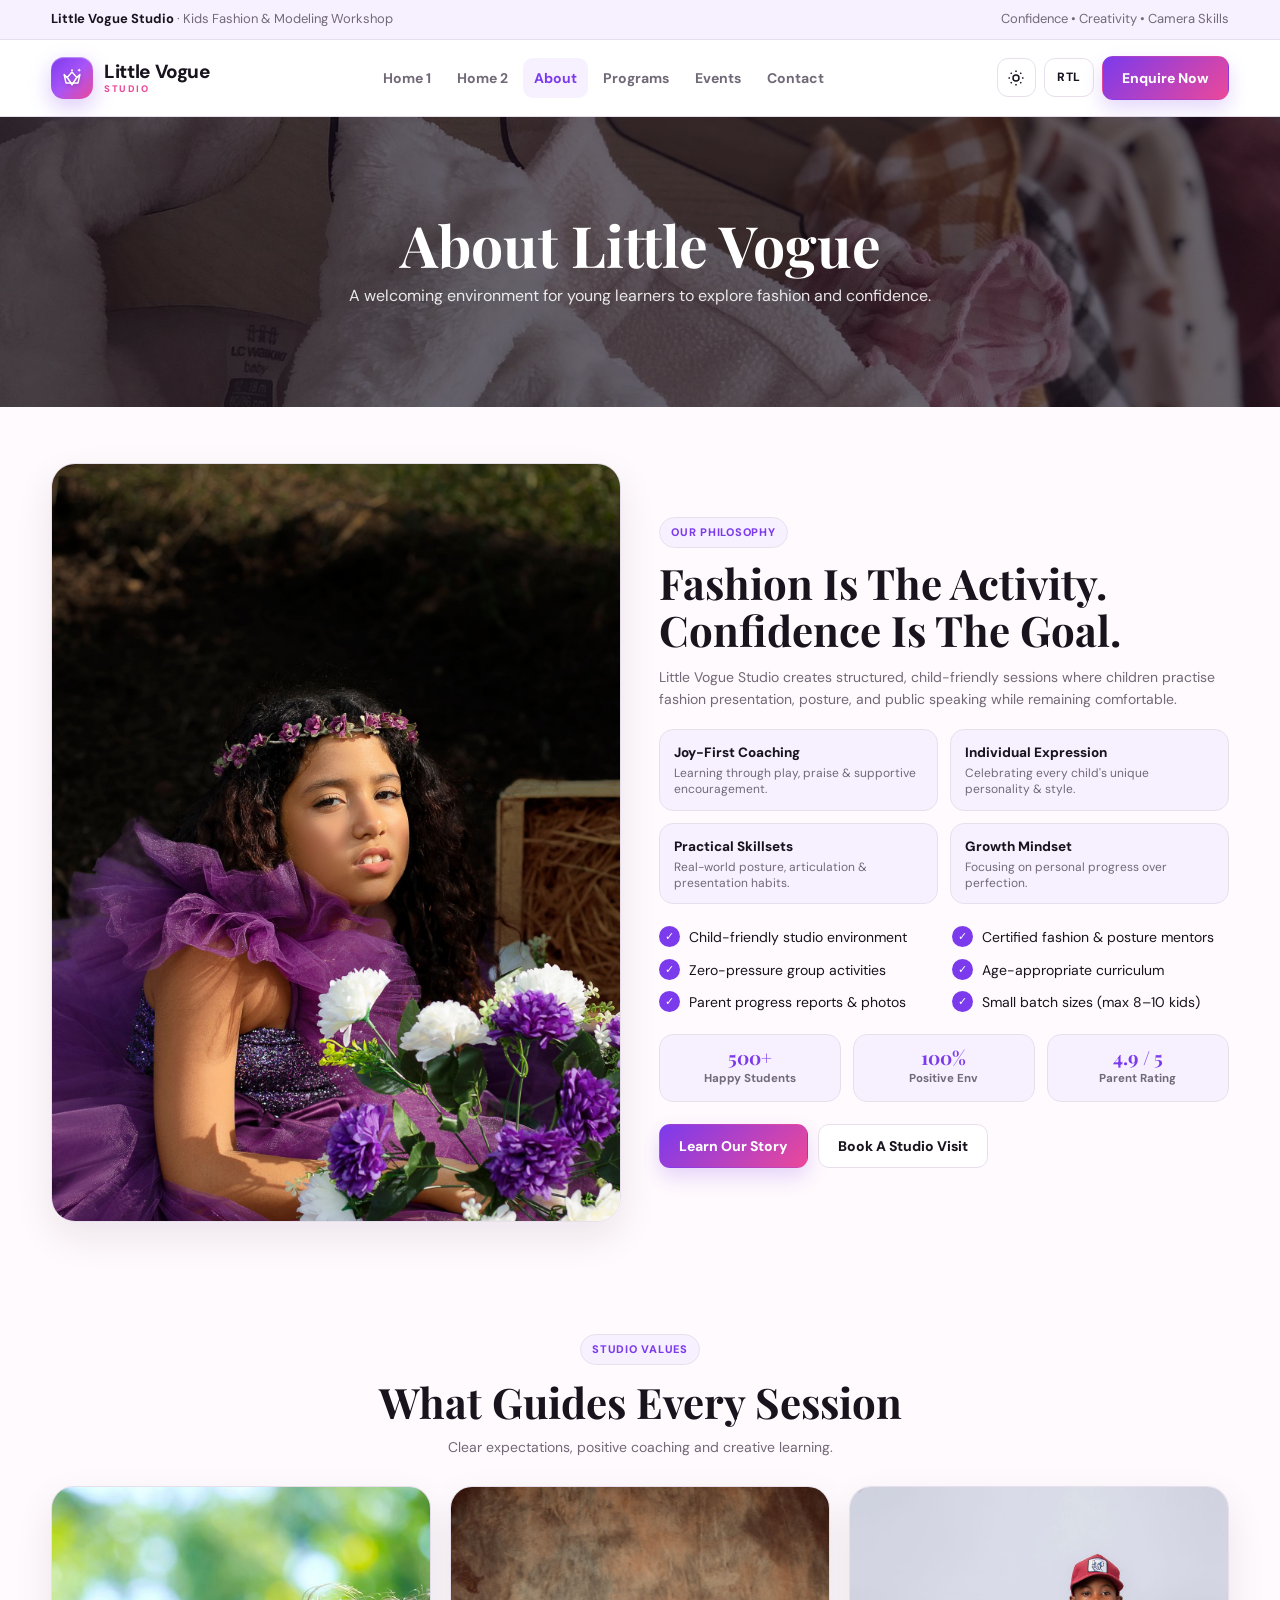
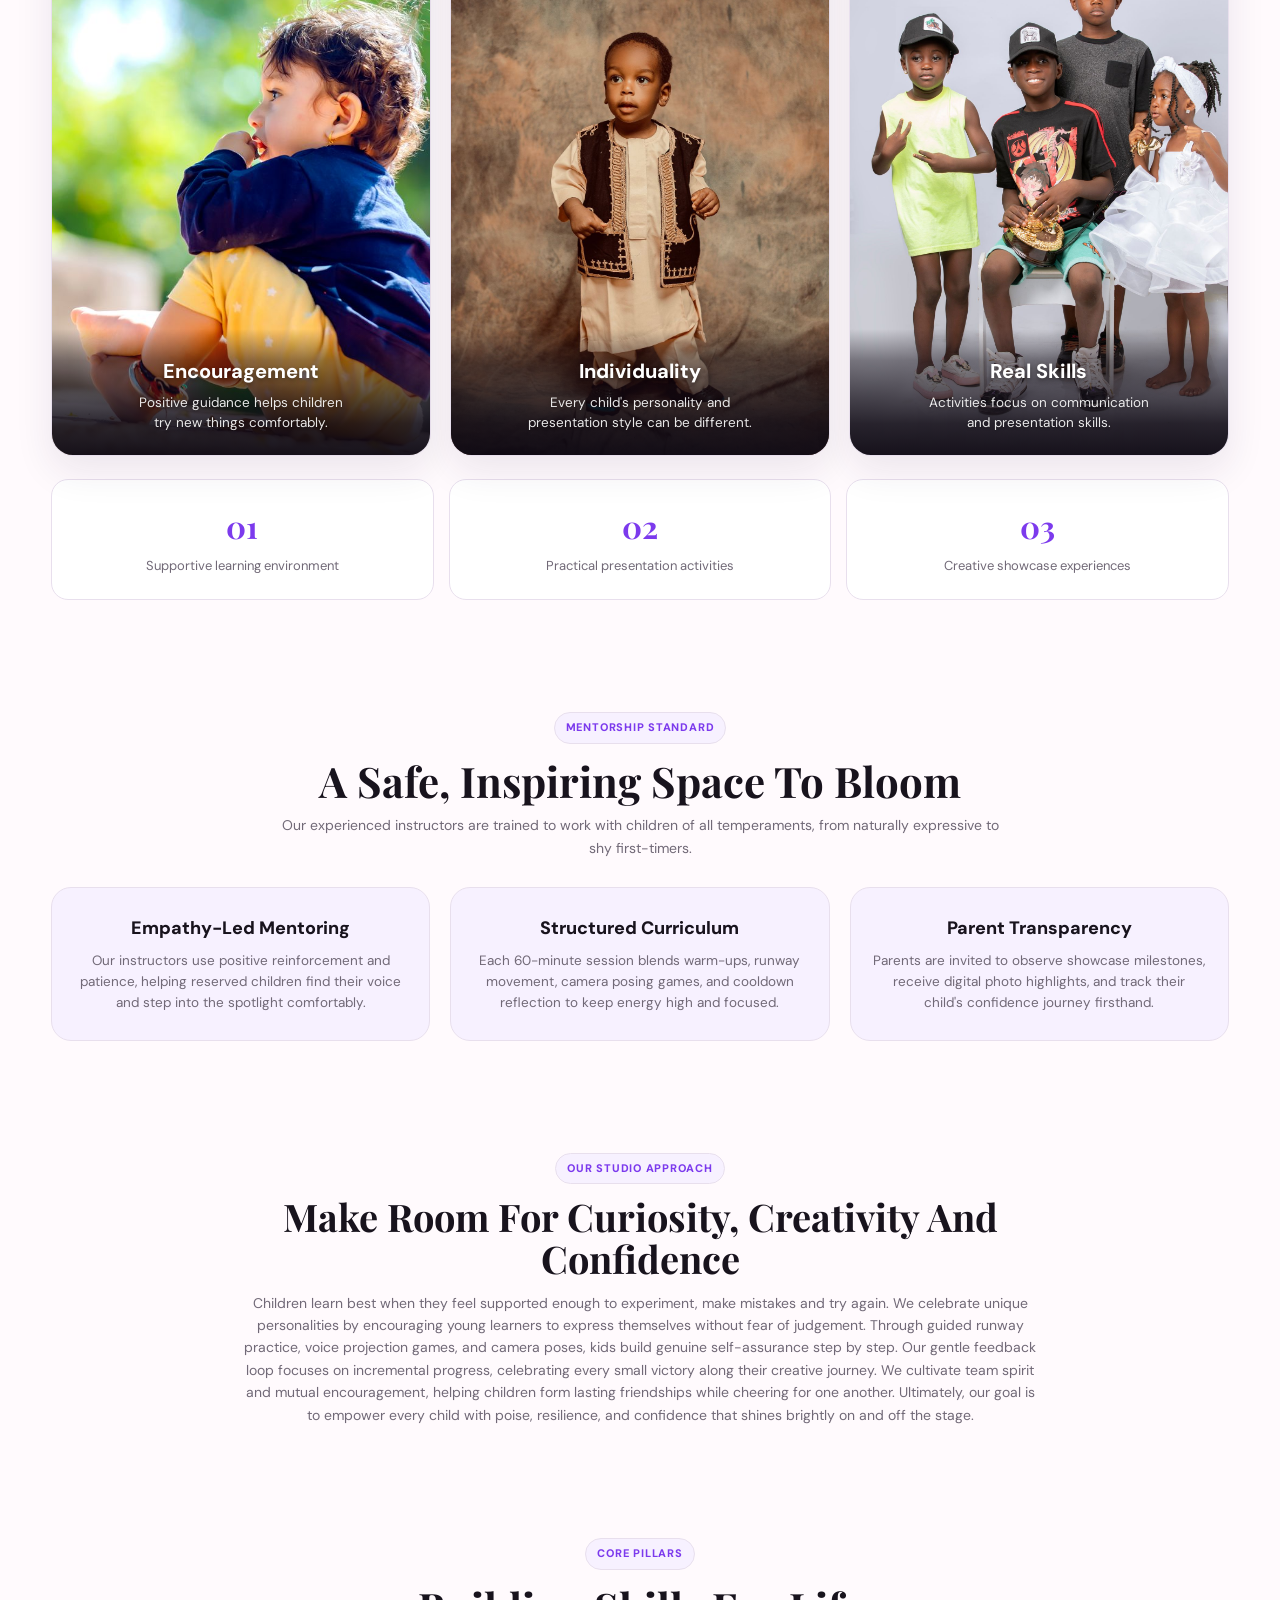
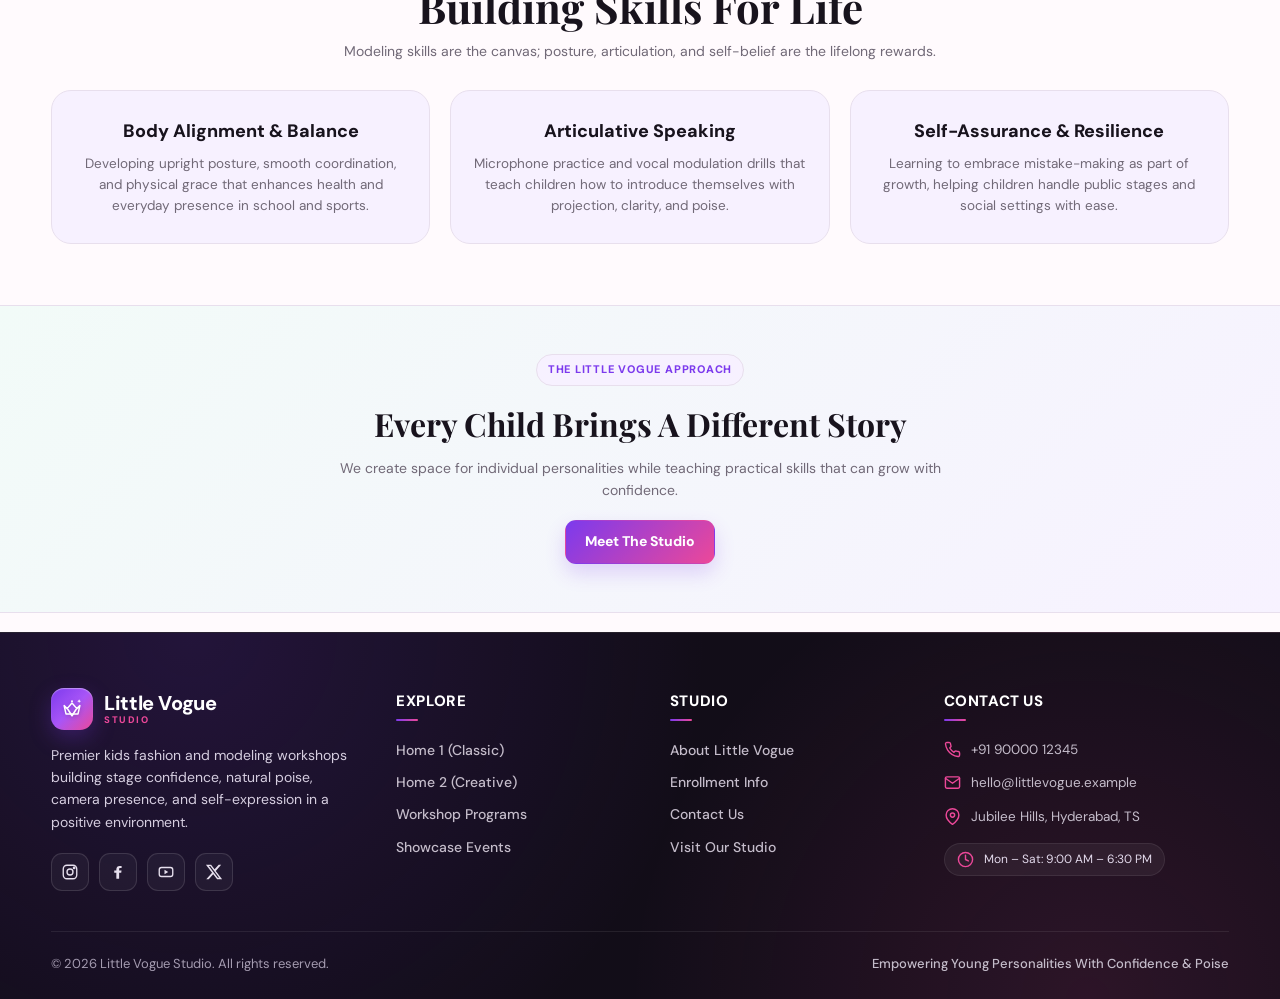
==== commit f5c559bb: "2" ====
--- a/about.html
+++ b/about.html
@@ -44,9 +44,9 @@
       <div class="nav-links" id="navLinks">
         <a href="index.html">Home 1</a>
         <a href="home2.html">Home 2</a>
+        <a href="about.html" class="active">About</a>
         <a href="programs.html">Programs</a>
         <a href="events.html">Events</a>
-        <a href="about.html" class="active">About</a>
         <a href="contact.html">Contact</a>
       </div>
       <div class="nav-actions">
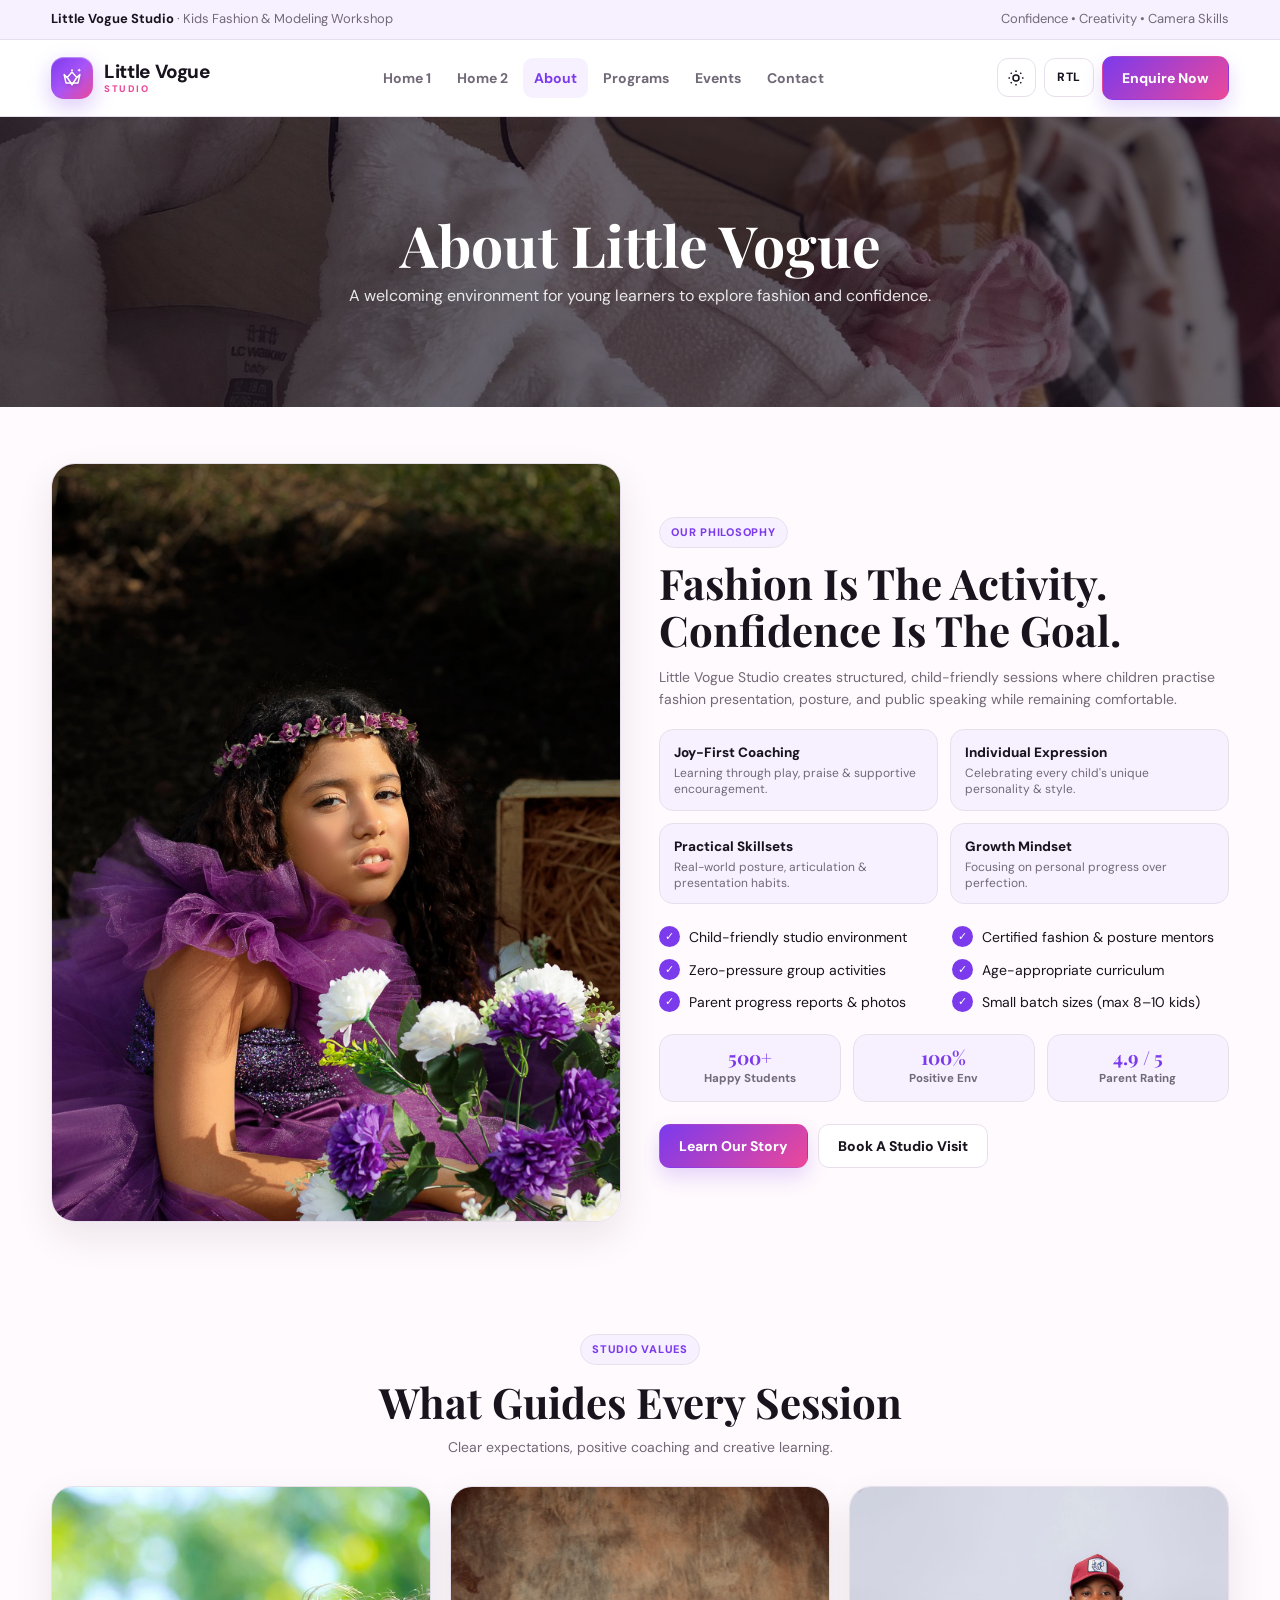
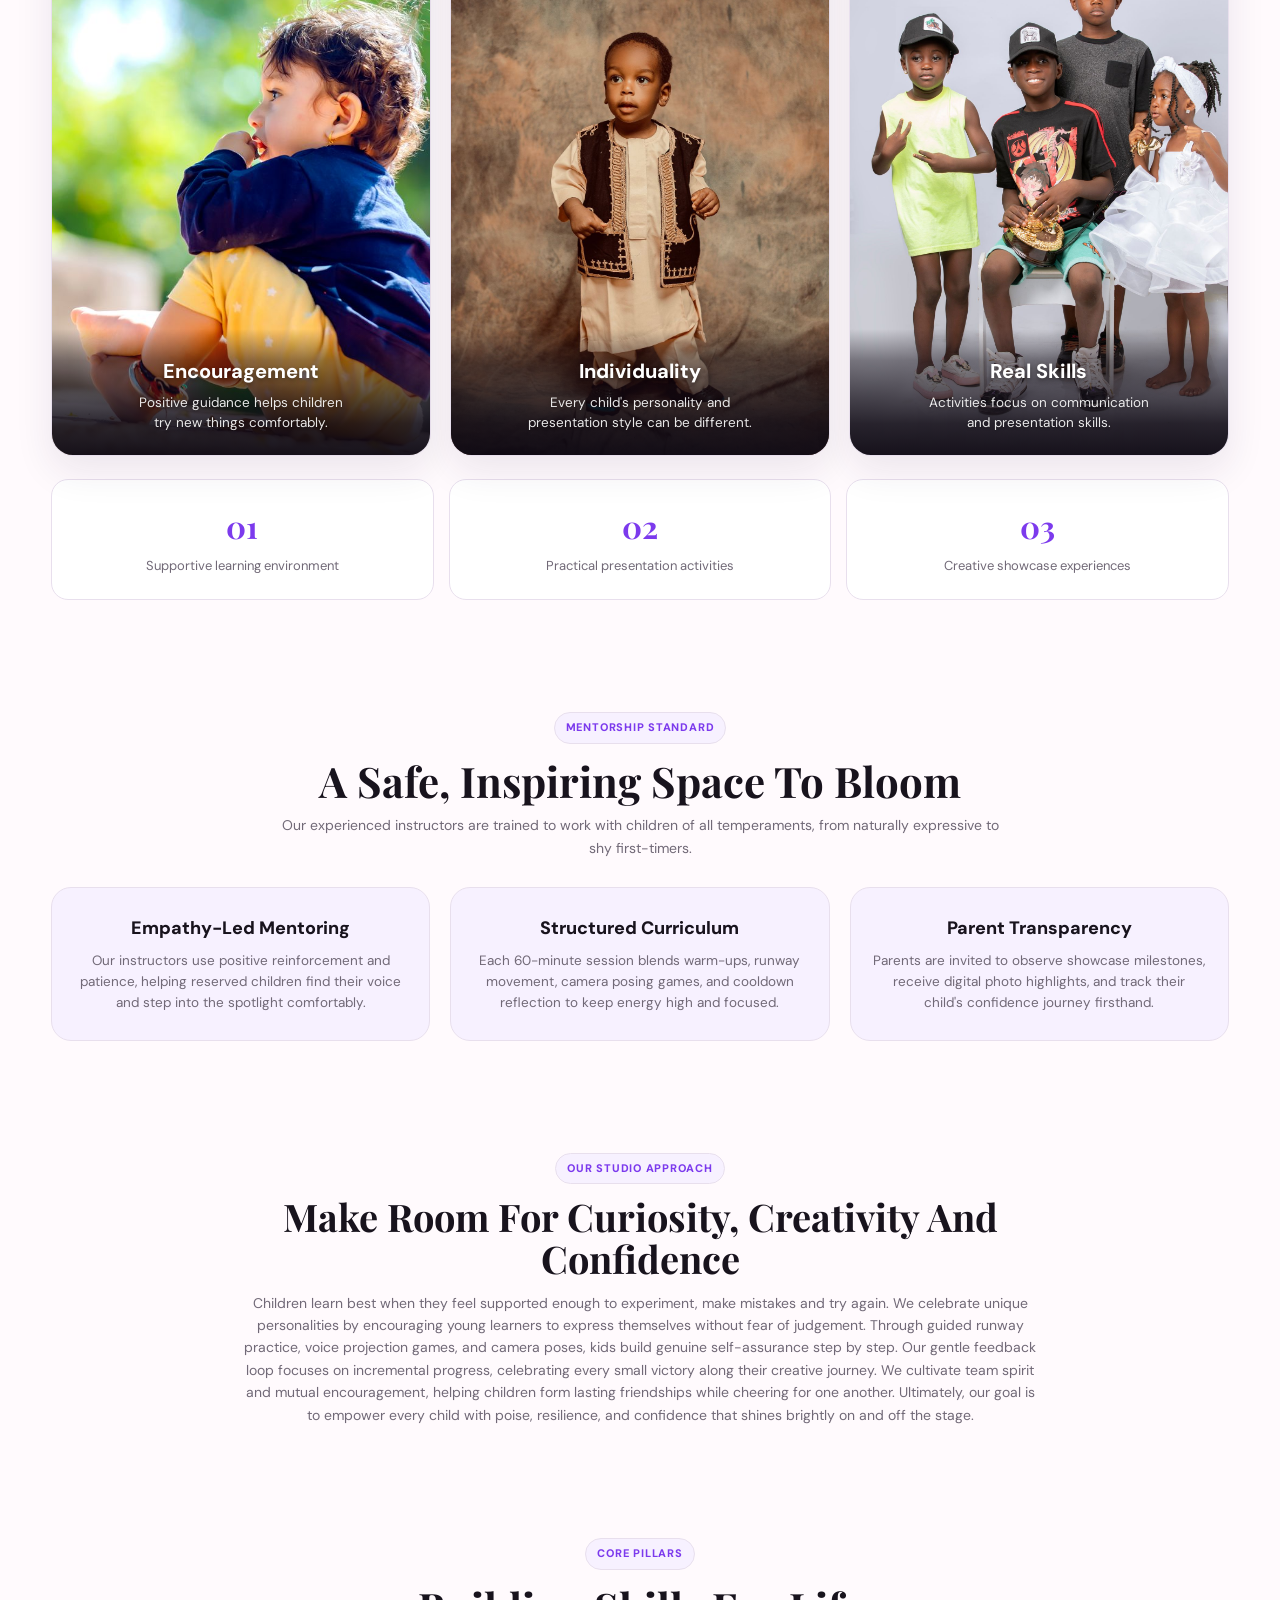
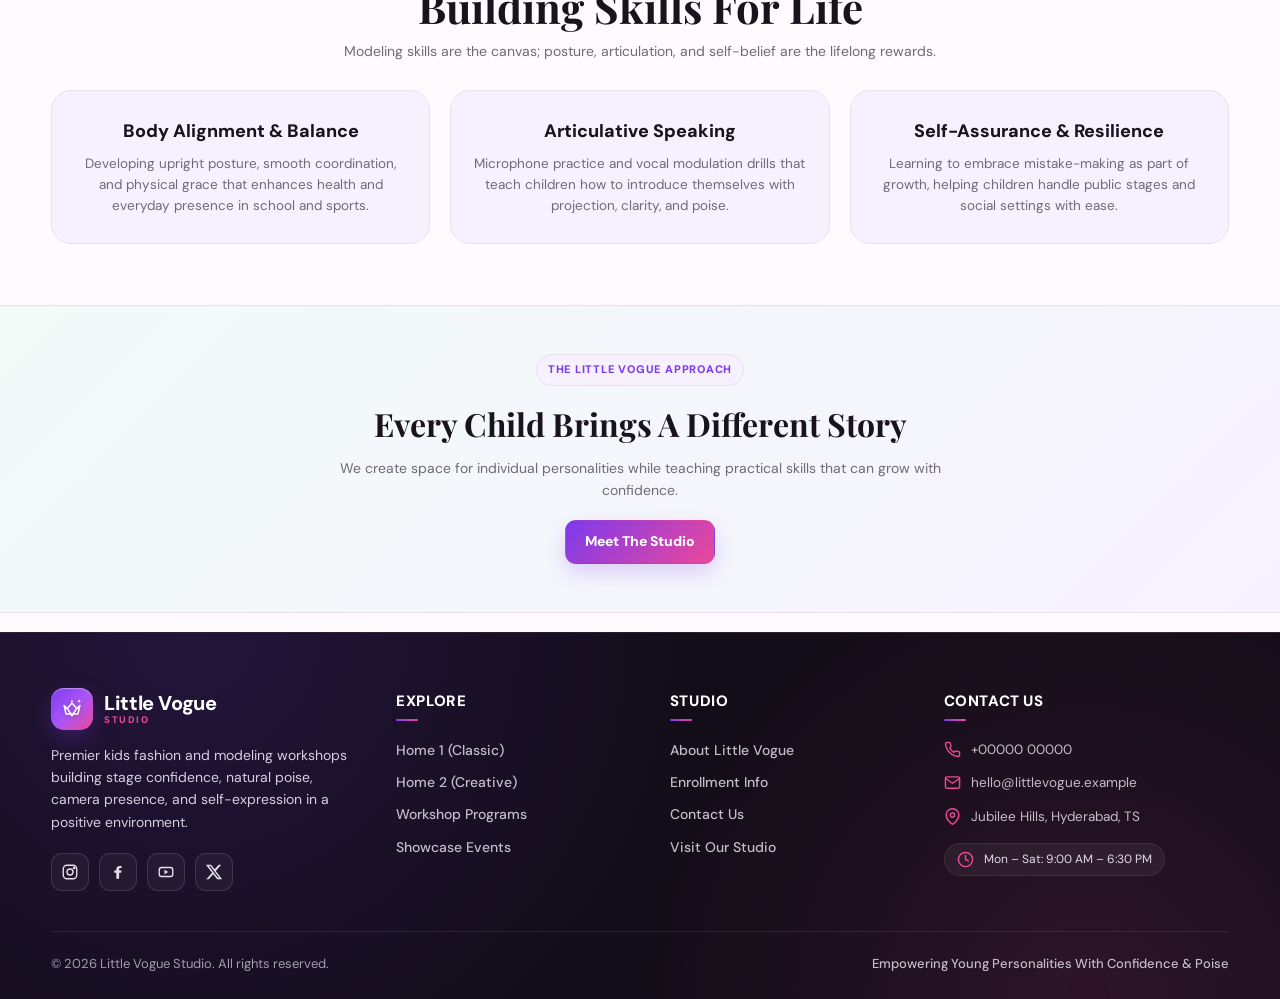
==== commit af90502a: "3" ====
--- a/about.html
+++ b/about.html
@@ -368,11 +368,11 @@
         <div>
           <div class="footer-title">Contact Us</div>
           <div class="footer-contact-list">
-            <a href="tel:+919000012345" class="footer-contact-item">
+            <a href="tel:+0000000000" class="footer-contact-item">
               <svg viewBox="0 0 24 24" fill="none" stroke="currentColor" stroke-width="2" stroke-linecap="round" stroke-linejoin="round">
                 <path d="M22 16.92v3a2 2 0 0 1-2.18 2 19.79 19.79 0 0 1-8.63-3.07 19.5 19.5 0 0 1-6-6 19.79 19.79 0 0 1-3.07-8.67A2 2 0 0 1 4.11 2h3a2 2 0 0 1 2 1.72 12.84 12.84 0 0 0 .7 2.81 2 2 0 0 1-.45 2.11L8.09 9.91a16 16 0 0 0 6 6l1.27-1.27a2 2 0 0 1 2.11-.45 12.84 12.84 0 0 0 2.81.7A2 2 0 0 1 22 16.92z"/>
               </svg>
-              <span>+91 90000 12345</span>
+              <span>+00000 00000</span>
             </a>
             <a href="mailto:hello@littlevogue.example" class="footer-contact-item">
               <svg viewBox="0 0 24 24" fill="none" stroke="currentColor" stroke-width="2" stroke-linecap="round" stroke-linejoin="round">
--- a/css/style.css
+++ b/css/style.css
@@ -181,7 +181,7 @@
   gap: 4px;
 }
 
-.nav-links a {
+.nav-links a:not(.btn):not(.nav-cta) {
   padding: 9px 11px;
   border-radius: 10px;
   color: var(--muted);
@@ -190,8 +190,8 @@
   transition: .2s ease;
 }
 
-.nav-links a:hover,
-.nav-links a.active {
+.nav-links a:not(.btn):not(.nav-cta):hover,
+.nav-links a:not(.btn):not(.nav-cta).active {
   color: var(--primary);
   background: var(--surface2);
 }
@@ -258,13 +258,18 @@
   transition: .25s ease;
 }
 
-.btn-primary {
-  color: #fff;
+.btn-primary,
+.nav-links a.btn-primary,
+.nav-links .nav-cta {
+  color: #ffffff !important;
   background: linear-gradient(135deg, var(--primary), var(--accent));
   box-shadow: 0 9px 20px rgba(124, 58, 237, .2);
 }
 
-.btn-primary:hover {
+.btn-primary:hover,
+.nav-links a.btn-primary:hover,
+.nav-links .nav-cta:hover {
+  color: #ffffff !important;
   transform: translateY(-3px);
   box-shadow: 0 13px 25px rgba(124, 58, 237, .28);
 }
@@ -1594,16 +1599,44 @@
     width: 100%;
   }
 
-  .nav-links .nav-cta {
+  .nav-links .nav-cta,
+  .nav-links a.nav-cta {
     display: flex;
     justify-content: center;
     align-items: center;
     text-align: center;
     width: 100%;
     margin-top: 10px;
-    padding: 10px 18px;
+    padding: 12px 18px;
     font-size: 14px;
+    font-weight: 800;
     border-radius: 11px;
+    color: #ffffff !important;
+    background: linear-gradient(135deg, #7c3aed 0%, #ec4899 100%) !important;
+    box-shadow: 0 8px 22px rgba(124, 58, 237, 0.3);
+    text-shadow: 0 1px 2px rgba(0, 0, 0, 0.2);
+  }
+
+  html.dark .nav-links .nav-cta,
+  html.dark .nav-links a.nav-cta {
+    color: #ffffff !important;
+    background: linear-gradient(135deg, #8b5cf6 0%, #ec4899 100%) !important;
+    box-shadow: 0 8px 24px rgba(139, 92, 246, 0.45);
+    text-shadow: 0 1px 2px rgba(0, 0, 0, 0.3);
+  }
+
+  .nav-links .nav-cta:hover,
+  .nav-links a.nav-cta:hover {
+    color: #ffffff !important;
+    background: linear-gradient(135deg, #6d28d9 0%, #db2777 100%) !important;
+    transform: translateY(-2px);
+  }
+
+  .nav-links .nav-cta.active,
+  .nav-links a.nav-cta.active {
+    color: #ffffff !important;
+    background: linear-gradient(135deg, #7c3aed 0%, #ec4899 100%) !important;
+    box-shadow: 0 0 0 3px color-mix(in srgb, #ec4899 40%, transparent), 0 8px 22px rgba(124, 58, 237, 0.35);
   }
 
   .mobile-btn {
@@ -2088,50 +2121,123 @@
 }
 
 /* =========================================================
-FAQ SECTION UNDER MAP
+FAQ SECTION ACCORDION DROPDOWN
 ========================================================= */
 .faq-section {
-  margin-top: 48px;
+  margin-top: 56px;
 }
 
 .faq-grid {
-  display: grid;
-  grid-template-columns: repeat(2, 1fr);
-  gap: 20px;
-  margin-top: 32px;
+  display: flex;
+  flex-direction: column;
+  gap: 14px;
+  max-width: 860px;
+  margin: 36px auto 0;
 }
 
 .faq-card {
-  padding: 24px;
   background: var(--surface);
   border: 1px solid var(--border);
-  border-radius: 18px;
+  border-radius: 16px;
   box-shadow: var(--shadow);
-  transition: transform 0.3s ease, border-color 0.3s ease, box-shadow 0.3s ease;
+  overflow: hidden;
+  transition: border-color 0.3s ease, box-shadow 0.3s ease, transform 0.25s ease;
 }
 
 .faq-card:hover {
-  transform: translateY(-3px);
+  border-color: color-mix(in srgb, var(--primary) 40%, var(--border));
+  box-shadow: 0 10px 25px rgba(124, 58, 237, 0.1);
+}
+
+.faq-card.open {
   border-color: var(--primary);
-  box-shadow: var(--shadow-lg);
-}
-
-.faq-card h3 {
-  font-family: "Playfair Display", serif;
-  font-size: 20px;
-  margin: 0 0 10px;
-  color: var(--fg);
-}
-
-.faq-card p {
-  font-size: 14px;
-  line-height: 1.6;
+  box-shadow: 0 12px 30px rgba(124, 58, 237, 0.15);
+}
+
+.faq-question {
+  width: 100%;
+  display: flex;
+  align-items: center;
+  justify-content: space-between;
+  gap: 16px;
+  padding: 20px 24px;
+  background: transparent;
+  border: none;
+  color: var(--text);
+  font-family: "DM Sans", sans-serif;
+  font-size: 16.5px;
+  font-weight: 700;
+  text-align: left;
+  cursor: pointer;
+  outline: none;
+  transition: color 0.25s ease, background-color 0.25s ease;
+}
+
+html[dir="rtl"] .faq-question {
+  text-align: right;
+}
+
+.faq-question:hover,
+.faq-card.open .faq-question {
+  color: var(--primary);
+}
+
+.faq-icon {
+  width: 32px;
+  height: 32px;
+  border-radius: 50%;
+  background: var(--surface2);
+  display: grid;
+  place-items: center;
+  color: var(--primary);
+  flex-shrink: 0;
+  transition: transform 0.35s cubic-bezier(0.34, 1.56, 0.64, 1), background-color 0.3s ease, color 0.3s ease;
+}
+
+.faq-card.open .faq-icon {
+  transform: rotate(180deg);
+  background: linear-gradient(135deg, var(--primary), var(--accent));
+  color: #ffffff;
+}
+
+.faq-icon svg {
+  width: 18px;
+  height: 18px;
+  transition: transform 0.3s ease;
+}
+
+.faq-answer-wrapper {
+  display: grid;
+  grid-template-rows: 0fr;
+  transition: grid-template-rows 0.35s cubic-bezier(0.4, 0, 0.2, 1);
+}
+
+.faq-card.open .faq-answer-wrapper {
+  grid-template-rows: 1fr;
+}
+
+.faq-answer {
+  overflow: hidden;
+}
+
+.faq-answer p {
+  padding: 0 24px 22px;
+  margin: 0;
+  font-size: 14.5px;
+  line-height: 1.65;
   color: var(--muted);
-  margin: 0;
+  border-top: 1px dashed color-mix(in srgb, var(--border) 60%, transparent);
+  padding-top: 16px;
 }
 
 @media (max-width: 768px) {
-  .faq-grid {
-    grid-template-columns: 1fr;
-  }
-}
+  .faq-question {
+    padding: 18px 20px;
+    font-size: 15px;
+  }
+
+  .faq-answer p {
+    padding: 14px 20px 20px;
+    font-size: 14px;
+  }
+}
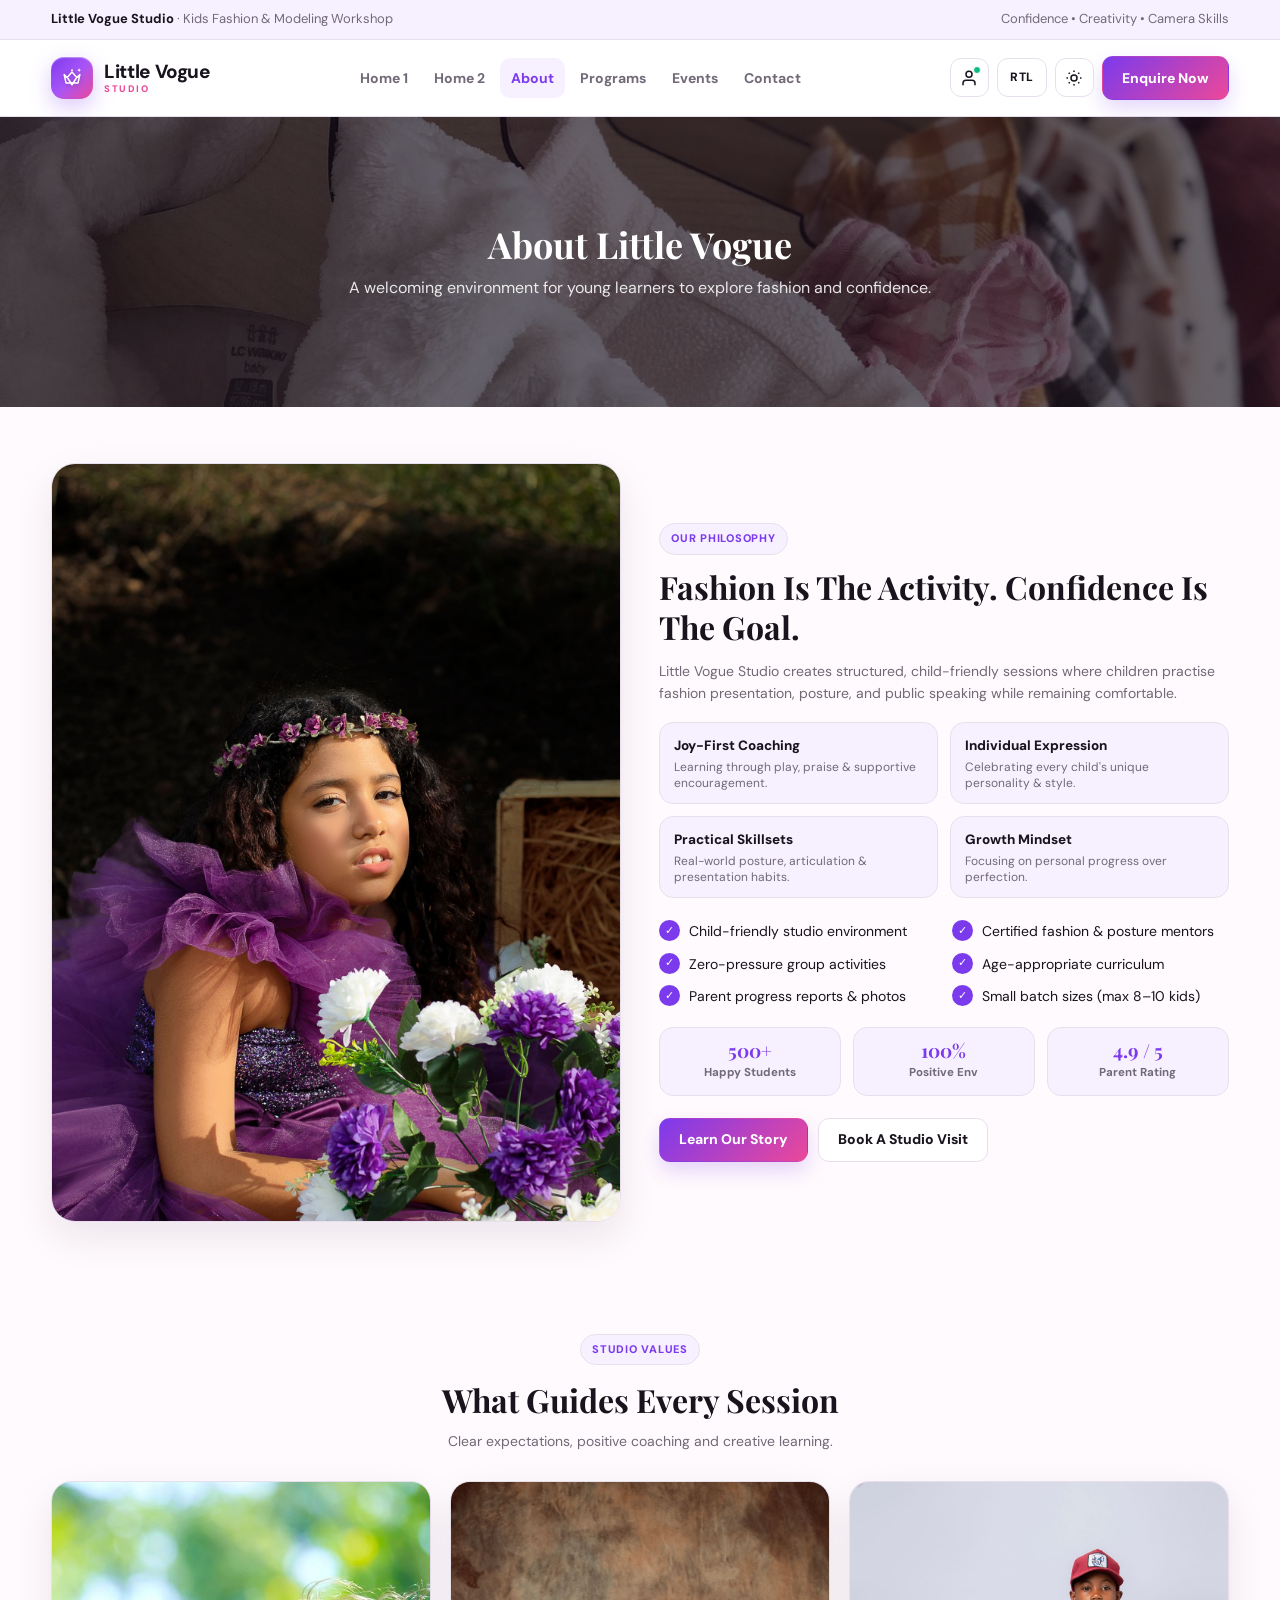
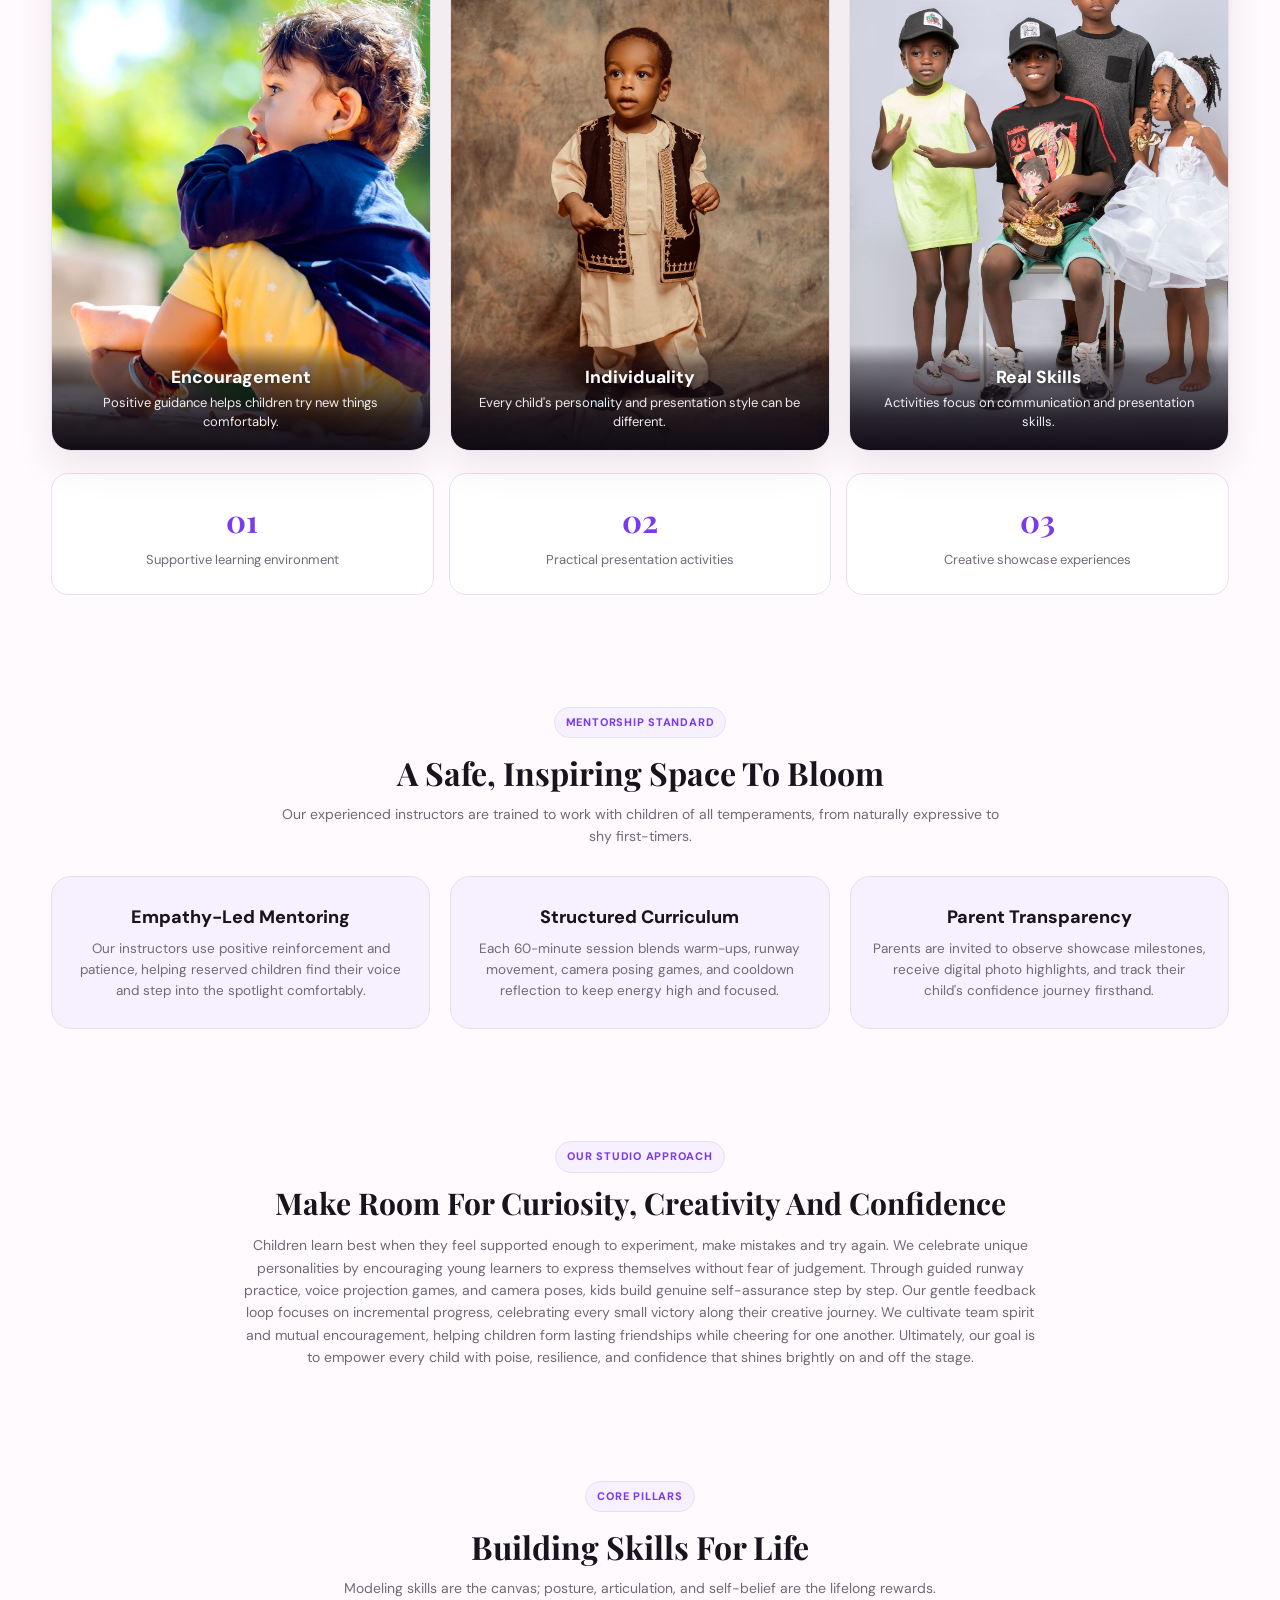
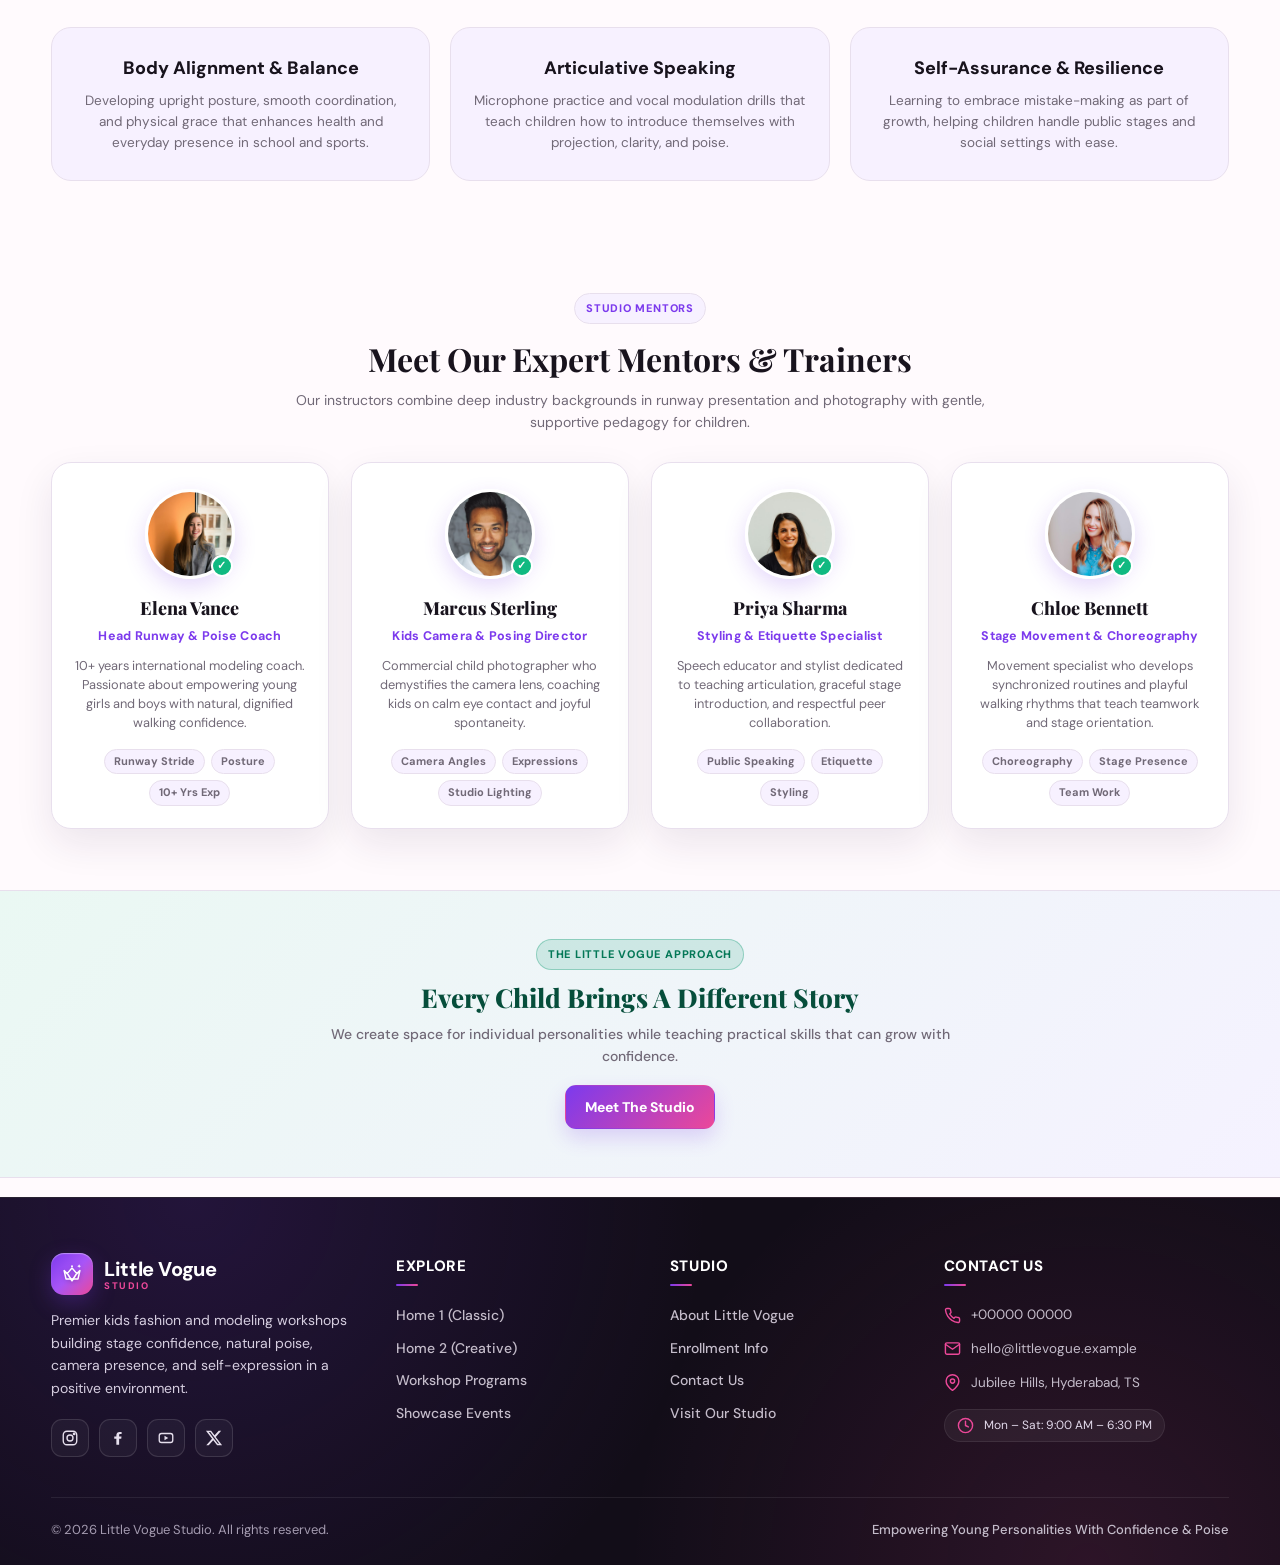
==== commit d1a2a5ea: "4" ====
--- a/about.html
+++ b/about.html
@@ -51,13 +51,19 @@
       </div>
       <div class="nav-actions">
         <div class="nav-controls" id="navControls">
-          <button class="icon-btn" id="themeBtn" aria-label="Toggle theme" title="Toggle Theme">
+          <button class="icon-btn profile-control" id="profileBtn" aria-label="Student & Parent Profile Portal" title="Profile Portal">
+            <svg viewBox="0 0 24 24" fill="none" stroke="currentColor" stroke-width="2" stroke-linecap="round" stroke-linejoin="round">
+              <path d="M20 21v-2a4 4 0 0 0-4-4H8a4 4 0 0 0-4 4v2"/>
+              <circle cx="12" cy="7" r="4"/>
+            </svg>
+          </button>
+          <button class="icon-btn rtl-control" id="rtlBtn" aria-label="Toggle RTL" title="Toggle RTL">RTL</button>
+          <button class="icon-btn theme-control" id="themeBtn" aria-label="Toggle theme" title="Toggle Theme">
             <svg viewBox="0 0 24 24" fill="none" stroke="currentColor" stroke-width="2">
               <circle cx="12" cy="12" r="4"/>
               <path d="M12 2v2M12 20v2M4.93 4.93l1.42 1.42M17.65 17.65l1.42 1.42M2 12h2M20 12h2M4.93 19.07l1.42-1.42M17.65 6.35l1.42-1.42"/>
             </svg>
           </button>
-          <button class="icon-btn rtl-control" id="rtlBtn" aria-label="Toggle RTL" title="Toggle RTL">RTL</button>
         </div>
         <a class="btn btn-primary nav-cta" href="contact.html">Enquire Now</a>
         <button class="icon-btn mobile-btn" id="mobileBtn" aria-label="Open menu">
@@ -272,6 +278,82 @@
           <div class="info-card">
             <h3>Self-Assurance & Resilience</h3>
             <p>Learning to embrace mistake-making as part of growth, helping children handle public stages and social settings with ease.</p>
+          </div>
+        </div>
+      </div>
+    </section>
+
+    <!-- MEET OUR TRAINERS SECTION (Client Point 9) -->
+    <section id="trainers">
+      <div class="container reveal">
+        <div class="section-head">
+          <span class="eyebrow">Studio Mentors</span>
+          <h2>Meet Our Expert Mentors & Trainers</h2>
+          <p>Our instructors combine deep industry backgrounds in runway presentation and photography with gentle, supportive pedagogy for children.</p>
+        </div>
+        <div class="trainers-grid">
+          <!-- TRAINER 1 -->
+          <div class="trainer-card">
+            <div class="trainer-avatar-wrap">
+              <img class="trainer-avatar" src="images/trainer-elena-vance.jpg" alt="Elena Vance — Head Runway & Poise Coach" loading="lazy">
+              <div class="trainer-verified" title="Verified Senior Coach">✓</div>
+            </div>
+            <h3 class="trainer-name">Elena Vance</h3>
+            <div class="trainer-role">Head Runway & Poise Coach</div>
+            <p class="trainer-bio">10+ years international modeling coach. Passionate about empowering young girls and boys with natural, dignified walking confidence.</p>
+            <div class="trainer-tags">
+              <span class="trainer-tag">Runway Stride</span>
+              <span class="trainer-tag">Posture</span>
+              <span class="trainer-tag">10+ Yrs Exp</span>
+            </div>
+          </div>
+
+          <!-- TRAINER 2 -->
+          <div class="trainer-card">
+            <div class="trainer-avatar-wrap">
+              <img class="trainer-avatar" src="images/trainer-marcus-sterling.jpg" alt="Marcus Sterling — Kids Camera & Posing Director" loading="lazy">
+              <div class="trainer-verified" title="Verified Photo Director">✓</div>
+            </div>
+            <h3 class="trainer-name">Marcus Sterling</h3>
+            <div class="trainer-role">Kids Camera & Posing Director</div>
+            <p class="trainer-bio">Commercial child photographer who demystifies the camera lens, coaching kids on calm eye contact and joyful spontaneity.</p>
+            <div class="trainer-tags">
+              <span class="trainer-tag">Camera Angles</span>
+              <span class="trainer-tag">Expressions</span>
+              <span class="trainer-tag">Studio Lighting</span>
+            </div>
+          </div>
+
+          <!-- TRAINER 3 -->
+          <div class="trainer-card">
+            <div class="trainer-avatar-wrap">
+              <img class="trainer-avatar" src="images/trainer-priya-sharma.jpg" alt="Priya Sharma — Styling & Etiquette Specialist" loading="lazy">
+              <div class="trainer-verified" title="Verified Etiquette Mentor">✓</div>
+            </div>
+            <h3 class="trainer-name">Priya Sharma</h3>
+            <div class="trainer-role">Styling & Etiquette Specialist</div>
+            <p class="trainer-bio">Speech educator and stylist dedicated to teaching articulation, graceful stage introduction, and respectful peer collaboration.</p>
+            <div class="trainer-tags">
+              <span class="trainer-tag">Public Speaking</span>
+              <span class="trainer-tag">Etiquette</span>
+              <span class="trainer-tag">Styling</span>
+            </div>
+          </div>
+
+          <!-- TRAINER 4 -->
+          <div class="trainer-card">
+            <div class="trainer-avatar-wrap">
+              <img class="trainer-avatar" src="images/trainer-chloe-bennett.jpg" alt="Chloe Bennett — Stage Movement & Choreography" loading="lazy">
+              <div class="trainer-verified" title="Verified Stage Director">✓</div>
+            </div>
+            <h3 class="trainer-name">Chloe Bennett</h3>
+            <div class="trainer-role">Stage Movement & Choreography</div>
+            <p class="trainer-bio">Movement specialist who develops synchronized routines and playful walking rhythms that teach teamwork and stage orientation.</p>
+            <div class="trainer-tags">
+              <span class="trainer-tag">Choreography</span>
+              <span class="trainer-tag">Stage Presence</span>
+              <span class="trainer-tag">Team Work</span>
+            </div>
           </div>
         </div>
       </div>
@@ -406,6 +488,54 @@
     </div>
   </footer>
 
+  <!-- =========================================================
+  PROFILE PORTAL MODAL (Dashboard Controls Point 3)
+  ========================================================= -->
+  <div class="profile-modal-overlay" id="profileModal" role="dialog" aria-modal="true" aria-labelledby="profileModalTitle">
+    <div class="profile-modal">
+      <div class="profile-modal-header">
+        <h3 id="profileModalTitle">
+          <svg viewBox="0 0 24 24" fill="none" stroke="currentColor" stroke-width="2" width="18" height="18">
+            <path d="M20 21v-2a4 4 0 0 0-4-4H8a4 4 0 0 0-4 4v2"/>
+            <circle cx="12" cy="7" r="4"/>
+          </svg>
+          Parent & Student Portal
+        </h3>
+        <button class="profile-modal-close" id="profileModalClose" aria-label="Close Profile Portal">&times;</button>
+      </div>
+      <div class="profile-modal-body">
+        <div class="profile-student-card">
+          <div class="profile-avatar">LV</div>
+          <div class="profile-meta">
+            <strong>Anya & Kabir Sharma</strong>
+            <span>Enrolled • Runway & Posing Pro</span>
+            <div class="profile-status-badge">● Active Workshop Batch</div>
+          </div>
+        </div>
+        <div class="profile-detail-row">
+          <span>Current Session</span>
+          <strong>Week 4: Camera Angles & Poise</strong>
+        </div>
+        <div class="profile-detail-row">
+          <span>Batch Schedule</span>
+          <strong>Saturdays 10:30 AM – 12:00 PM</strong>
+        </div>
+        <div class="profile-detail-row">
+          <span>Lead Mentor</span>
+          <strong>Elena Vance (Runway Coach)</strong>
+        </div>
+        <div class="profile-detail-row">
+          <span>Upcoming Showcase</span>
+          <strong>Spring Showcase Gala (April 2026)</strong>
+        </div>
+      </div>
+      <div class="profile-modal-footer">
+        <a class="btn btn-outline" href="contact.html">Message Mentor</a>
+        <a class="btn btn-primary" href="programs.html">View Schedule</a>
+      </div>
+    </div>
+  </div>
+
   <div id="toast">Enquiry submitted successfully.</div>
   <script src="js/script.js"></script>
 </body>
--- a/css/style.css
+++ b/css/style.css
@@ -18,9 +18,9 @@
   --surface2: #211a29;
   --text: #faf7fc;
   --muted: #b9afc2;
-  --primary: #a78bfa;
-  --primary2: #c084fc;
-  --accent: #f472b6;
+  --primary: #7c3aed;
+  --primary2: #a855f7;
+  --accent: #ec4899;
   --border: #352c3d;
   --shadow: 0 15px 38px rgba(0, 0, 0, .28);
 }
@@ -31,6 +31,7 @@
 
 html {
   scroll-behavior: smooth;
+  overflow-x: clip;
 }
 
 body {
@@ -39,7 +40,7 @@
   color: var(--text);
   font-family: "DM Sans", sans-serif;
   line-height: 1.6;
-  overflow-x: hidden;
+  overflow-x: clip;
   transition: background-color .3s ease, color .3s ease;
 }
 
@@ -89,6 +90,7 @@
 NAVIGATION
 ========================================================= */
 .navbar {
+  position: -webkit-sticky;
   position: sticky;
   top: 0;
   z-index: 1000;
@@ -96,7 +98,18 @@
   backdrop-filter: blur(15px);
   -webkit-backdrop-filter: blur(15px);
   border-bottom: 1px solid var(--border);
-  transition: background-color .3s ease, border-color .3s ease;
+  transition: background-color .3s ease, border-color .3s ease, box-shadow .3s ease;
+}
+
+.navbar.scrolled {
+  background: color-mix(in srgb, var(--surface) 98%, transparent);
+  box-shadow: 0 8px 24px rgba(42, 20, 65, 0.08);
+  border-bottom-color: color-mix(in srgb, var(--border) 80%, transparent);
+}
+
+html.dark .navbar.scrolled {
+  background: color-mix(in srgb, var(--surface) 98%, transparent);
+  box-shadow: 0 10px 30px rgba(0, 0, 0, 0.5);
 }
 
 .nav-inner {
@@ -218,18 +231,41 @@
   background: var(--surface);
   color: var(--text);
   cursor: pointer;
-  transition: .2s ease;
+  transition: all .2s ease;
+  position: relative;
 }
 
 .icon-btn:hover {
   border-color: var(--primary);
   color: var(--primary);
   transform: translateY(-2px);
+  box-shadow: 0 4px 14px rgba(124, 58, 237, 0.15);
+}
+
+.icon-btn:active {
+  transform: translateY(0);
 }
 
 .icon-btn svg {
   width: 18px;
   height: 18px;
+  display: block;
+}
+
+.profile-control {
+  position: relative;
+}
+
+.profile-control::after {
+  content: "";
+  position: absolute;
+  top: 7px;
+  right: 7px;
+  width: 6px;
+  height: 6px;
+  border-radius: 50%;
+  background: #10b981;
+  border: 1.5px solid var(--surface);
 }
 
 .rtl-control {
@@ -237,6 +273,164 @@
   font-size: 12px;
   font-weight: 800;
   letter-spacing: .03em;
+}
+
+/* Profile Portal Modal (Client Dashboard Point 3) */
+.profile-modal-overlay {
+  position: fixed;
+  inset: 0;
+  z-index: 3000;
+  background: rgba(16, 13, 21, 0.65);
+  backdrop-filter: blur(8px);
+  -webkit-backdrop-filter: blur(8px);
+  display: grid;
+  place-items: center;
+  padding: 20px;
+  opacity: 0;
+  visibility: hidden;
+  transition: opacity .3s ease, visibility .3s ease;
+}
+
+.profile-modal-overlay.active {
+  opacity: 1;
+  visibility: visible;
+}
+
+.profile-modal {
+  width: min(440px, 94%);
+  background: var(--surface);
+  border: 1px solid var(--border);
+  border-radius: 24px;
+  box-shadow: 0 25px 60px rgba(0, 0, 0, 0.35);
+  overflow: hidden;
+  transform: translateY(20px) scale(0.96);
+  transition: transform .35s cubic-bezier(0.16, 1, 0.3, 1);
+}
+
+.profile-modal-overlay.active .profile-modal {
+  transform: translateY(0) scale(1);
+}
+
+.profile-modal-header {
+  padding: 18px 22px;
+  background: linear-gradient(135deg, var(--surface2), var(--surface));
+  border-bottom: 1px solid var(--border);
+  display: flex;
+  align-items: center;
+  justify-content: space-between;
+}
+
+.profile-modal-header h3 {
+  margin: 0;
+  font-size: 16.5px;
+  font-weight: 800;
+  color: var(--text);
+  display: flex;
+  align-items: center;
+  gap: 8px;
+}
+
+.profile-modal-close {
+  background: transparent;
+  border: none;
+  font-size: 22px;
+  line-height: 1;
+  color: var(--muted);
+  cursor: pointer;
+  padding: 4px;
+  border-radius: 8px;
+  transition: color .2s ease;
+}
+
+.profile-modal-close:hover {
+  color: var(--text);
+}
+
+.profile-modal-body {
+  padding: 22px;
+}
+
+.profile-student-card {
+  display: flex;
+  align-items: center;
+  gap: 14px;
+  padding: 14px;
+  background: var(--surface2);
+  border-radius: 16px;
+  border: 1px solid var(--border);
+  margin-bottom: 18px;
+}
+
+.profile-avatar {
+  width: 46px;
+  height: 46px;
+  border-radius: 50%;
+  background: linear-gradient(135deg, var(--primary), var(--accent));
+  color: #fff;
+  display: grid;
+  place-items: center;
+  font-weight: 800;
+  font-size: 17px;
+  flex-shrink: 0;
+}
+
+.profile-meta strong {
+  display: block;
+  font-size: 15px;
+  color: var(--text);
+}
+
+.profile-meta span {
+  font-size: 12.5px;
+  color: var(--muted);
+}
+
+.profile-status-badge {
+  display: inline-flex;
+  align-items: center;
+  gap: 5px;
+  font-size: 11.5px;
+  font-weight: 700;
+  color: #065f46;
+  background: #d1fae5;
+  padding: 3px 9px;
+  border-radius: 999px;
+  margin-top: 4px;
+}
+
+html.dark .profile-status-badge {
+  background: #064e3b;
+  color: #a7f3d0;
+}
+
+.profile-detail-row {
+  display: flex;
+  justify-content: space-between;
+  padding: 9px 0;
+  border-bottom: 1px dashed var(--border);
+  font-size: 13px;
+}
+
+.profile-detail-row span {
+  color: var(--muted);
+}
+
+.profile-detail-row strong {
+  color: var(--text);
+}
+
+.profile-modal-footer {
+  padding: 16px 22px;
+  background: var(--surface2);
+  border-top: 1px solid var(--border);
+  display: flex;
+  gap: 10px;
+}
+
+.profile-modal-footer .btn {
+  flex: 1;
+  font-size: 13px;
+  min-height: 40px;
 }
 
 .mobile-btn {
@@ -422,16 +616,16 @@
 
 .hero h1 {
   font-family: "Playfair Display", serif;
-  font-size: clamp(42px, 6vw, 72px);
-  line-height: 1.02;
-  margin: 0 0 17px;
+  font-size: clamp(28px, 4.2vw, 44px);
+  line-height: 1.18;
+  margin: 0 0 15px;
 }
 
 .hero p {
-  max-width: 640px;
-  margin: 0 auto 26px;
+  max-width: 620px;
+  margin: 0 auto 24px;
   color: rgba(255, 255, 255, .92);
-  font-size: 16px;
+  font-size: 15px;
   line-height: 1.6;
 }
 
@@ -441,6 +635,559 @@
   justify-content: center;
   align-items: center;
   gap: 12px;
+}
+
+/* =========================================================
+HOME 2 DISTINCT HERO: STUDIO SPLIT HERO LAYOUT
+========================================================= */
+.hero-studio {
+  position: relative;
+  padding: 56px 0 68px;
+  overflow: hidden;
+  contain: paint;
+  isolation: isolate;
+  background: radial-gradient(circle at 10% 20%, rgba(124, 58, 237, 0.05) 0%, transparent 40%),
+              radial-gradient(circle at 90% 80%, rgba(236, 72, 153, 0.05) 0%, transparent 40%),
+              var(--bg);
+  border-bottom: 1px solid var(--border);
+}
+
+html.dark .hero-studio {
+  background: radial-gradient(circle at 10% 20%, rgba(124, 58, 237, 0.14) 0%, transparent 45%),
+              radial-gradient(circle at 90% 80%, rgba(236, 72, 153, 0.1) 0%, transparent 45%),
+              var(--bg);
+}
+
+.hero-studio-bg {
+  position: absolute;
+  inset: 0;
+  pointer-events: none;
+  z-index: -1;
+  overflow: hidden;
+}
+
+.hero-studio-glow {
+  position: absolute;
+  border-radius: 50%;
+  filter: blur(80px);
+  opacity: 0.6;
+}
+
+.hero-studio-glow.glow-1 {
+  width: 440px;
+  height: 440px;
+  background: radial-gradient(circle, rgba(124, 58, 237, 0.28), transparent 70%);
+  top: -120px;
+  left: -80px;
+}
+
+.hero-studio-glow.glow-2 {
+  width: 400px;
+  height: 400px;
+  background: radial-gradient(circle, rgba(236, 72, 153, 0.22), transparent 70%);
+  bottom: -100px;
+  right: -60px;
+}
+
+.hero-studio-container {
+  width: min(1180px, 92%);
+  max-width: 100%;
+  margin: 0 auto;
+  box-sizing: border-box;
+}
+
+.hero-studio-grid {
+  display: grid;
+  grid-template-columns: 1.15fr 0.95fr;
+  gap: 48px;
+  align-items: center;
+  width: 100%;
+  max-width: 100%;
+  box-sizing: border-box;
+}
+
+/* Left Column Content */
+.hero-studio-content {
+  display: flex;
+  flex-direction: column;
+  align-items: flex-start;
+  z-index: 2;
+  width: 100%;
+  max-width: 100%;
+  min-width: 0;
+  box-sizing: border-box;
+}
+
+.hero-studio-break-mob {
+  display: none;
+}
+
+.hero-intake-badge {
+  display: inline-flex;
+  align-items: center;
+  gap: 10px;
+  padding: 6px 14px;
+  border-radius: 999px;
+  background: var(--surface2);
+  border: 1px solid var(--border);
+  color: var(--primary);
+  font-size: 12.5px;
+  font-weight: 700;
+  margin-bottom: 18px;
+  box-shadow: 0 4px 12px rgba(42, 20, 65, 0.04);
+}
+
+.pulse-indicator {
+  width: 8px;
+  height: 8px;
+  border-radius: 50%;
+  background: #10b981;
+  box-shadow: 0 0 0 0 rgba(16, 185, 129, 0.7);
+  animation: studioPulseGreen 2s infinite;
+  flex-shrink: 0;
+}
+
+@keyframes studioPulseGreen {
+  0% {
+    transform: scale(0.95);
+    box-shadow: 0 0 0 0 rgba(16, 185, 129, 0.7);
+  }
+  70% {
+    transform: scale(1);
+    box-shadow: 0 0 0 7px rgba(16, 185, 129, 0);
+  }
+  100% {
+    transform: scale(0.95);
+    box-shadow: 0 0 0 0 rgba(16, 185, 129, 0);
+  }
+}
+
+.hero-studio-title {
+  font-family: "Playfair Display", serif;
+  font-size: clamp(28px, 3.8vw, 42px);
+  line-height: 1.2;
+  margin: 0 0 16px;
+  color: var(--text);
+  letter-spacing: -0.01em;
+}
+
+.hero-gradient-text {
+  background: linear-gradient(135deg, var(--primary), var(--accent));
+  -webkit-background-clip: text;
+  -webkit-text-fill-color: transparent;
+  display: inline;
+}
+
+.hero-studio-lead {
+  font-size: 15px;
+  line-height: 1.65;
+  color: var(--muted);
+  margin: 0 0 24px;
+  max-width: 560px;
+}
+
+.hero-studio-pillars {
+  display: grid;
+  grid-template-columns: repeat(2, 1fr);
+  gap: 11px;
+  width: 100%;
+  max-width: 560px;
+  margin-bottom: 26px;
+}
+
+.pillar-item {
+  display: flex;
+  align-items: center;
+  gap: 10px;
+  padding: 10px 14px;
+  border-radius: 12px;
+  background: var(--surface);
+  border: 1px solid var(--border);
+  box-shadow: 0 4px 14px rgba(42, 20, 65, 0.03);
+  transition: transform .25s ease, border-color .25s ease, box-shadow .25s ease;
+}
+
+.pillar-item:hover {
+  transform: translateY(-2px);
+  border-color: var(--primary);
+  box-shadow: 0 8px 20px rgba(124, 58, 237, 0.1);
+}
+
+.pillar-icon {
+  width: 32px;
+  height: 32px;
+  border-radius: 8px;
+  background: rgba(124, 58, 237, 0.1);
+  color: var(--primary);
+  display: flex;
+  align-items: center;
+  justify-content: center;
+  flex-shrink: 0;
+}
+
+.pillar-icon svg {
+  width: 17px;
+  height: 17px;
+}
+
+.pillar-item span {
+  font-size: 13.5px;
+  font-weight: 700;
+  color: var(--text);
+}
+
+.hero-studio-actions {
+  display: flex;
+  flex-wrap: wrap;
+  align-items: center;
+  gap: 13px;
+  margin-bottom: 26px;
+}
+
+.hero-btn-main {
+  display: inline-flex;
+  align-items: center;
+  gap: 9px;
+  padding: 13px 26px;
+  border-radius: 12px;
+  font-size: 14.5px;
+  font-weight: 800;
+  color: #ffffff !important;
+  background: linear-gradient(135deg, var(--primary), var(--accent));
+  box-shadow: 0 10px 24px rgba(124, 58, 237, 0.26);
+  transition: transform .25s ease, box-shadow .25s ease;
+}
+
+.hero-btn-main:hover {
+  transform: translateY(-3px);
+  box-shadow: 0 14px 28px rgba(124, 58, 237, 0.34);
+}
+
+.hero-btn-main .btn-arrow {
+  width: 16px;
+  height: 16px;
+  transition: transform .25s ease;
+}
+
+.hero-btn-main:hover .btn-arrow {
+  transform: translateX(4px);
+}
+
+html[dir="rtl"] .hero-btn-main:hover .btn-arrow {
+  transform: translateX(-4px);
+}
+
+.hero-btn-sub {
+  display: inline-flex;
+  align-items: center;
+  padding: 13px 22px;
+  border-radius: 12px;
+  font-size: 14px;
+  font-weight: 700;
+  color: var(--text);
+  background: var(--surface);
+  border: 1.5px solid var(--border);
+  transition: transform .25s ease, border-color .25s ease, color .25s ease;
+}
+
+.hero-btn-sub:hover {
+  transform: translateY(-2px);
+  border-color: var(--primary);
+  color: var(--primary);
+}
+
+.hero-studio-trust {
+  display: flex;
+  align-items: center;
+  gap: 14px;
+  padding-top: 18px;
+  border-top: 1px solid var(--border);
+  width: 100%;
+  max-width: 560px;
+}
+
+.trust-avatars {
+  display: flex;
+  align-items: center;
+}
+
+.avatar-circle {
+  width: 32px;
+  height: 32px;
+  border-radius: 50%;
+  border: 2.5px solid var(--surface);
+  display: flex;
+  align-items: center;
+  justify-content: center;
+  font-size: 14px;
+  margin-left: -8px;
+  background: var(--surface2);
+  box-shadow: 0 2px 8px rgba(0, 0, 0, 0.1);
+}
+
+.avatar-circle:first-child {
+  margin-left: 0;
+}
+
+html[dir="rtl"] .avatar-circle {
+  margin-left: 0;
+  margin-right: -8px;
+}
+
+html[dir="rtl"] .avatar-circle:first-child {
+  margin-right: 0;
+}
+
+.trust-info {
+  display: flex;
+  flex-direction: column;
+}
+
+.trust-rating {
+  display: flex;
+  align-items: center;
+  gap: 7px;
+}
+
+.rating-stars {
+  color: #f59e0b;
+  font-size: 13px;
+  letter-spacing: 1.5px;
+  line-height: 1;
+}
+
+.rating-score {
+  font-size: 12.5px;
+  color: var(--text);
+  font-weight: 700;
+}
+
+.trust-sub {
+  margin: 3px 0 0;
+  font-size: 12px;
+  color: var(--muted);
+  line-height: 1.4;
+}
+
+/* Right Column: Visual Studio Card */
+.hero-studio-visual {
+  position: relative;
+  display: flex;
+  flex-direction: column;
+  gap: 16px;
+  z-index: 2;
+}
+
+.visual-card-wrap {
+  position: relative;
+  border-radius: 24px;
+  padding: 10px;
+  background: linear-gradient(135deg, rgba(255, 255, 255, 0.7), rgba(255, 255, 255, 0.2));
+  border: 1px solid rgba(255, 255, 255, 0.6);
+  box-shadow: 0 24px 50px rgba(42, 20, 65, 0.13);
+  backdrop-filter: blur(12px);
+}
+
+html.dark .visual-card-wrap {
+  background: linear-gradient(135deg, rgba(255, 255, 255, 0.08), rgba(255, 255, 255, 0.02));
+  border-color: rgba(255, 255, 255, 0.1);
+  box-shadow: 0 24px 50px rgba(0, 0, 0, 0.45);
+}
+
+.visual-main-frame {
+  position: relative;
+  border-radius: 18px;
+  overflow: hidden;
+  aspect-ratio: 4/3.3;
+  min-height: 380px;
+  isolation: isolate;
+}
+
+.visual-main-img {
+  width: 100%;
+  height: 100%;
+  object-fit: cover;
+  object-position: center 25%;
+  transition: transform .6s cubic-bezier(.2, .8, .2, 1);
+  display: block;
+}
+
+.visual-card-wrap:hover .visual-main-img {
+  transform: scale(1.03);
+}
+
+.visual-card-gradient {
+  position: absolute;
+  inset: 0;
+  background: linear-gradient(180deg, transparent 45%, rgba(14, 9, 19, 0.82) 100%);
+  pointer-events: none;
+  z-index: 1;
+}
+
+.visual-tag-bottom {
+  position: absolute;
+  bottom: 18px;
+  left: 20px;
+  right: 20px;
+  z-index: 2;
+  color: #ffffff;
+}
+
+.visual-tag-title {
+  display: block;
+  font-size: 15.5px;
+  font-weight: 800;
+  letter-spacing: 0.02em;
+  text-shadow: 0 1px 3px rgba(0, 0, 0, 0.5);
+}
+
+.visual-tag-sub {
+  display: block;
+  font-size: 12.5px;
+  opacity: 0.92;
+  margin-top: 3px;
+  color: rgba(255, 255, 255, 0.9);
+}
+
+/* Floating Badges */
+.floating-chip {
+  position: absolute;
+  display: flex;
+  align-items: center;
+  gap: 11px;
+  padding: 10px 16px;
+  border-radius: 14px;
+  background: rgba(255, 255, 255, 0.94);
+  border: 1px solid rgba(255, 255, 255, 0.85);
+  box-shadow: 0 14px 30px rgba(42, 20, 65, 0.12);
+  backdrop-filter: blur(10px);
+  z-index: 4;
+  animation: studioFloatChip 4s ease-in-out infinite alternate;
+}
+
+html.dark .floating-chip {
+  background: rgba(25, 21, 31, 0.94);
+  border-color: rgba(255, 255, 255, 0.12);
+  box-shadow: 0 14px 30px rgba(0, 0, 0, 0.45);
+}
+
+@keyframes studioFloatChip {
+  from {
+    transform: translateY(0);
+  }
+  to {
+    transform: translateY(-6px);
+  }
+}
+
+.chip-top {
+  top: -14px;
+  right: -16px;
+}
+
+.chip-bottom {
+  bottom: 35px;
+  left: -20px;
+  animation-delay: -2s;
+}
+
+html[dir="rtl"] .chip-top {
+  right: auto;
+  left: -16px;
+}
+
+html[dir="rtl"] .chip-bottom {
+  left: auto;
+  right: -20px;
+}
+
+.chip-icon {
+  width: 34px;
+  height: 34px;
+  border-radius: 10px;
+  display: flex;
+  align-items: center;
+  justify-content: center;
+  flex-shrink: 0;
+}
+
+.chip-icon svg {
+  width: 17px;
+  height: 17px;
+}
+
+.chip-icon.bg-purple {
+  background: rgba(124, 58, 237, 0.12);
+  color: var(--primary);
+}
+
+.chip-icon.bg-pink {
+  background: rgba(236, 72, 153, 0.12);
+  color: var(--accent);
+}
+
+.chip-text {
+  display: flex;
+  flex-direction: column;
+}
+
+.chip-label {
+  font-size: 10.5px;
+  font-weight: 800;
+  text-transform: uppercase;
+  letter-spacing: .06em;
+  color: var(--muted);
+}
+
+.chip-val {
+  font-size: 13px;
+  font-weight: 700;
+  color: var(--text);
+  white-space: nowrap;
+}
+
+/* Studio Quick Stats */
+.hero-studio-stats {
+  display: flex;
+  align-items: center;
+  justify-content: space-around;
+  padding: 14px 18px;
+  border-radius: 16px;
+  background: var(--surface);
+  border: 1px solid var(--border);
+  box-shadow: 0 8px 24px rgba(42, 20, 65, 0.05);
+}
+
+.studio-stat {
+  text-align: center;
+  flex: 1;
+}
+
+.studio-stat strong {
+  display: block;
+  font-size: 21px;
+  font-weight: 800;
+  font-family: "Playfair Display", serif;
+  background: linear-gradient(135deg, var(--primary), var(--accent));
+  -webkit-background-clip: text;
+  -webkit-text-fill-color: transparent;
+  line-height: 1.1;
+}
+
+.studio-stat span {
+  display: block;
+  font-size: 11px;
+  font-weight: 700;
+  color: var(--muted);
+  text-transform: uppercase;
+  letter-spacing: .04em;
+  margin-top: 3px;
+}
+
+.stat-divider {
+  width: 1px;
+  height: 28px;
+  background: var(--border);
 }
 
 /* =========================================================
@@ -454,8 +1201,8 @@
 
 .section-head h2 {
   font-family: "Playfair Display", serif;
-  font-size: clamp(30px, 4vw, 42px);
-  line-height: 1.08;
+  font-size: clamp(22px, 2.8vw, 32px);
+  line-height: 1.24;
   margin: 3px 0 10px;
 }
 
@@ -492,9 +1239,10 @@
   justify-content: flex-end;
   width: 100%;
   aspect-ratio: 2/3;
-  min-height: 400px;
-  border-radius: 22px;
+  min-height: 380px;
+  border-radius: 20px;
   overflow: hidden;
+  contain: paint;
   border: 1px solid var(--border);
   box-shadow: var(--shadow);
   transition: transform .35s cubic-bezier(.2, .8, .2, 1), box-shadow .35s ease, border-color .35s ease;
@@ -503,8 +1251,8 @@
 }
 
 .card:hover {
-  transform: translateY(-8px);
-  box-shadow: 0 24px 50px rgba(42, 20, 65, .22);
+  transform: translateY(-6px);
+  box-shadow: 0 20px 45px rgba(42, 20, 65, .18);
   border-color: color-mix(in srgb, var(--primary) 40%, var(--border));
 }
 
@@ -523,18 +1271,18 @@
   object-fit: cover;
   object-position: center 20%;
   display: block;
-  transition: transform .65s cubic-bezier(.2, .8, .2, 1), filter .4s ease;
+  transition: transform .55s cubic-bezier(.2, .8, .2, 1), filter .4s ease;
 }
 
 .card:hover .card-image img {
-  transform: scale(1.08);
-  filter: saturate(1.06);
+  transform: scale(1.05);
+  filter: saturate(1.05);
 }
 
 .card-body {
   position: relative;
   z-index: 2;
-  padding: 26px 20px 22px;
+  padding: 22px 18px 18px;
   text-align: center;
   display: flex;
   flex-direction: column;
@@ -544,12 +1292,15 @@
   background: linear-gradient(
     180deg,
     transparent 0%,
-    rgba(14, 9, 19, 0.45) 25%,
-    rgba(14, 9, 19, 0.88) 75%,
-    rgba(14, 9, 19, 0.96) 100%
+    rgba(14, 9, 19, 0.45) 20%,
+    rgba(14, 9, 19, 0.88) 70%,
+    rgba(14, 9, 19, 0.98) 100%
   );
   margin-top: auto;
   width: 100%;
+  max-width: 100%;
+  box-sizing: border-box;
+  overflow: hidden;
   transition: background .35s ease;
 }
 
@@ -557,37 +1308,38 @@
   background: linear-gradient(
     180deg,
     transparent 0%,
-    rgba(14, 9, 19, 0.55) 25%,
-    rgba(14, 9, 19, 0.92) 75%,
-    rgba(14, 9, 19, 0.98) 100%
+    rgba(14, 9, 19, 0.55) 20%,
+    rgba(14, 9, 19, 0.92) 70%,
+    rgba(14, 9, 19, 0.99) 100%
   );
 }
 
 .card-body h3 {
   margin: 0 0 6px;
-  font-size: 20px;
+  font-size: 17.5px;
+  line-height: 1.28;
   font-weight: 800;
   color: #ffffff;
   text-align: center;
   width: 100%;
-  text-wrap: balance;
+  max-width: 100%;
+  box-sizing: border-box;
+  overflow-wrap: break-word;
+  word-break: break-word;
   text-shadow: 0 2px 4px rgba(0, 0, 0, 0.4);
 }
 
 .card-body p {
   margin: 0 auto;
-  color: rgba(255, 255, 255, 0.9);
-  font-size: 13.5px;
+  color: rgba(255, 255, 255, 0.92);
+  font-size: 13px;
   line-height: 1.45;
   text-align: center;
   width: 100%;
-  max-width: 95%;
-  text-wrap: balance;
-  text-shadow: 0 1px 3px rgba(0, 0, 0, 0.3);
-  min-height: 40px;
-  display: flex;
-  align-items: center;
-  justify-content: center;
+  max-width: 100%;
+  box-sizing: border-box;
+  overflow-wrap: break-word;
+  word-break: break-word;
 }
 
 html[dir="rtl"] .card-body {
@@ -661,8 +1413,8 @@
 
 .feature-copy h2 {
   font-family: "Playfair Display", serif;
-  font-size: clamp(30px, 4vw, 42px);
-  line-height: 1.1;
+  font-size: clamp(22px, 2.8vw, 32px);
+  line-height: 1.25;
   margin: 0 0 13px;
 }
 
@@ -950,7 +1702,8 @@
 
 .cta h2 {
   font-family: "Playfair Display", serif;
-  font-size: 34px;
+  font-size: clamp(22px, 2.5vw, 30px);
+  line-height: 1.25;
   margin: 0 0 8px;
 }
 
@@ -999,8 +1752,8 @@
 
 .page-banner h1 {
   font-family: "Playfair Display", serif;
-  font-size: clamp(38px, 5vw, 57px);
-  line-height: 1.05;
+  font-size: clamp(26px, 3.4vw, 36px);
+  line-height: 1.2;
   margin: 0 0 9px;
 }
 
@@ -1020,8 +1773,8 @@
 
 .center-content h2 {
   font-family: "Playfair Display", serif;
-  font-size: 38px;
-  line-height: 1.1;
+  font-size: clamp(22px, 2.6vw, 30px);
+  line-height: 1.25;
   margin: 0 0 12px;
 }
 
@@ -1075,12 +1828,74 @@
   background: linear-gradient(135deg, #251722, #272016);
 }
 
+/* Optimized Green Background Contrast (Client Point 3) */
 .about-bottom {
-  background: linear-gradient(135deg, #f2fbf8, #f7f2ff);
+  background: linear-gradient(135deg, #eaf8f3, #f5f2ff);
+  color: #0b2e22;
+}
+
+.about-bottom .eyebrow {
+  background: rgba(5, 150, 105, 0.14);
+  color: #047857;
+  border-color: rgba(5, 150, 105, 0.32);
+  font-weight: 800;
+}
+
+.about-bottom h2 {
+  color: #064e3b;
+  font-weight: 800;
+}
+
+.about-bottom p {
+  color: #164e3f;
+  font-size: 14.5px;
+  font-weight: 500;
 }
 
 html.dark .about-bottom {
-  background: linear-gradient(135deg, #15231f, #211a29);
+  background: linear-gradient(135deg, #0e241c, #1f1828);
+  color: #ecfdf5;
+}
+
+html.dark .about-bottom .eyebrow {
+  background: rgba(52, 211, 153, 0.18);
+  color: #34d399;
+  border-color: rgba(52, 211, 153, 0.36);
+  font-weight: 800;
+}
+
+html.dark .about-bottom h2 {
+  color: #f0fdf4;
+  font-weight: 800;
+  text-shadow: 0 1px 2px rgba(0, 0, 0, 0.4);
+}
+
+html.dark .about-bottom p {
+  color: #d1fae5;
+  font-weight: 400;
+}
+
+/* Green Badges & Contrast Helper Classes */
+.badge-success,
+.badge-green {
+  display: inline-flex;
+  align-items: center;
+  gap: 6px;
+  background: #dcfce7;
+  color: #14532d;
+  font-weight: 800;
+  font-size: 11.5px;
+  letter-spacing: 0.04em;
+  padding: 4px 10px;
+  border-radius: 999px;
+  border: 1px solid #86efac;
+}
+
+html.dark .badge-success,
+html.dark .badge-green {
+  background: #064e3b;
+  color: #dcfce7;
+  border-color: #059669;
 }
 
 .bottom-inner {
@@ -1091,7 +1906,8 @@
 
 .bottom-inner h2 {
   font-family: "Playfair Display", serif;
-  font-size: 32px;
+  font-size: clamp(20px, 2.4vw, 26px);
+  line-height: 1.25;
   margin: 0 0 8px;
 }
 
@@ -1567,7 +2383,7 @@
 @media(max-width: 1050px) {
   .nav-links {
     position: absolute;
-    top: 76px;
+    top: calc(100% + 8px);
     left: 4%;
     right: 4%;
     display: none;
@@ -1671,31 +2487,25 @@
   }
 
   .card-body h3 {
-    font-size: 15.5px;
-    line-height: 1.22;
-    margin: 0 0 6px;
-    text-align: center;
-    width: 100%;
-    min-height: 48px;
-    display: flex;
-    align-items: flex-end;
-    justify-content: center;
-    text-wrap: balance;
-    word-break: break-word;
-  }
-
-  .card-body p {
-    font-size: 11.5px;
-    line-height: 1.38;
+    font-size: 15px;
+    line-height: 1.25;
+    margin: 0 0 5px;
     text-align: center;
     width: 100%;
     max-width: 100%;
-    min-height: 56px;
-    display: flex;
-    align-items: flex-start;
-    justify-content: center;
+    overflow-wrap: break-word;
+    word-break: break-word;
+  }
+
+  .card-body p {
+    font-size: 11.5px;
+    line-height: 1.35;
+    text-align: center;
+    width: 100%;
+    max-width: 100%;
     margin: 0 auto;
-    text-wrap: balance;
+    overflow-wrap: break-word;
+    word-break: break-word;
   }
 
   .card .event-date {
@@ -1736,9 +2546,6 @@
     line-height: 1.25;
     margin: 0 0 3px;
     text-align: left;
-    min-height: 34px;
-    display: flex;
-    align-items: center;
     word-break: normal;
   }
 
@@ -1767,26 +2574,17 @@
   }
 
   .info-card h3 {
-    font-size: 17.5px;
-    line-height: 1.25;
-    margin: 0 0 10px;
-    min-height: 48px;
-    display: flex;
-    align-items: flex-end;
-    justify-content: center;
+    font-size: 16px;
+    line-height: 1.28;
+    margin: 0 0 8px;
     text-align: center;
     width: 100%;
-    text-wrap: balance;
   }
 
   .info-card p {
-    font-size: 13px;
-    line-height: 1.5;
+    font-size: 12.5px;
+    line-height: 1.45;
     margin: 0 auto;
-    min-height: 80px;
-    display: flex;
-    align-items: flex-start;
-    justify-content: center;
     text-align: center;
     width: 100%;
     color: var(--muted);
@@ -2026,7 +2824,8 @@
   }
 
   .hero h1 {
-    font-size: 38px;
+    font-size: 28px;
+    line-height: 1.2;
   }
 
   .gallery {
@@ -2038,11 +2837,13 @@
   }
 
   .section-head h2 {
-    font-size: 30px;
+    font-size: 22px;
+    line-height: 1.25;
   }
 
   .bottom-inner h2 {
-    font-size: 29px;
+    font-size: 20px;
+    line-height: 1.25;
   }
 }
 
@@ -2241,3 +3042,657 @@
     font-size: 14px;
   }
 }
+
+/* =========================================================
+MEET OUR TRAINERS SECTION (Client Point 9)
+========================================================= */
+.trainers-grid {
+  display: grid;
+  grid-template-columns: repeat(4, 1fr);
+  gap: 22px;
+  align-items: stretch;
+}
+
+.trainer-card {
+  background: var(--surface);
+  border: 1px solid var(--border);
+  border-radius: 20px;
+  padding: 26px 20px 22px;
+  text-align: center;
+  box-shadow: var(--shadow);
+  transition: transform .35s cubic-bezier(.2, .8, .2, 1), box-shadow .35s ease, border-color .35s ease;
+  display: flex;
+  flex-direction: column;
+  align-items: center;
+  position: relative;
+  contain: paint;
+  height: 100%;
+  box-sizing: border-box;
+}
+
+.trainer-card:hover {
+  transform: translateY(-6px);
+  border-color: color-mix(in srgb, var(--primary) 45%, var(--border));
+  box-shadow: 0 20px 42px rgba(124, 58, 237, 0.14);
+}
+
+.trainer-avatar-wrap {
+  position: relative;
+  width: 90px;
+  height: 90px;
+  margin-bottom: 15px;
+}
+
+.trainer-avatar {
+  width: 100%;
+  height: 100%;
+  border-radius: 50%;
+  display: grid;
+  place-items: center;
+  font-family: "Playfair Display", serif;
+  font-size: 26px;
+  font-weight: 800;
+  color: #ffffff;
+  background: linear-gradient(135deg, var(--primary), var(--accent));
+  border: 3px solid var(--surface);
+  box-shadow: 0 8px 22px rgba(124, 58, 237, 0.2);
+  object-fit: cover;
+  transition: transform var(--transition);
+}
+
+img.trainer-avatar {
+  display: block;
+  object-fit: cover;
+}
+
+.trainer-card:hover .trainer-avatar {
+  transform: scale(1.05);
+}
+
+.trainer-verified {
+  position: absolute;
+  bottom: 2px;
+  right: 2px;
+  width: 22px;
+  height: 22px;
+  border-radius: 50%;
+  background: #10b981;
+  color: #fff;
+  display: grid;
+  place-items: center;
+  font-size: 11px;
+  font-weight: 800;
+  border: 2px solid var(--surface);
+}
+
+html[dir="rtl"] .trainer-verified {
+  right: auto;
+  left: 2px;
+}
+
+.trainer-name {
+  font-family: "Playfair Display", serif;
+  font-size: 18px;
+  font-weight: 800;
+  color: var(--text);
+  margin: 0 0 3px;
+  max-width: 100%;
+  overflow-wrap: break-word;
+}
+
+.trainer-role {
+  font-size: 12.5px;
+  font-weight: 700;
+  color: var(--primary);
+  margin-bottom: 10px;
+  letter-spacing: .02em;
+}
+
+.trainer-bio {
+  font-size: 12.8px;
+  line-height: 1.5;
+  color: var(--muted);
+  margin: 0 0 16px;
+  flex-grow: 1;
+}
+
+.trainer-tags {
+  display: flex;
+  flex-wrap: wrap;
+  justify-content: center;
+  gap: 6px;
+  margin-top: auto;
+  width: 100%;
+}
+
+.trainer-tag {
+  font-size: 11px;
+  font-weight: 700;
+  padding: 3px 9px;
+  border-radius: 999px;
+  background: var(--surface2);
+  color: var(--muted);
+  border: 1px solid var(--border);
+}
+
+/* =========================================================
+WORKSHOP PROGRAMS PACKAGES SECTION (Client Point 9)
+========================================================= */
+.packages-grid {
+  display: grid;
+  grid-template-columns: repeat(3, 1fr);
+  gap: 24px;
+  align-items: stretch;
+}
+
+.package-card {
+  background: var(--surface);
+  border: 1px solid var(--border);
+  border-radius: 22px;
+  padding: 32px 26px 28px;
+  display: flex;
+  flex-direction: column;
+  position: relative;
+  box-shadow: var(--shadow);
+  transition: transform .35s cubic-bezier(.2, .8, .2, 1), box-shadow .35s ease, border-color .35s ease;
+  contain: paint;
+  height: 100%;
+  box-sizing: border-box;
+}
+
+.package-card:hover {
+  transform: translateY(-6px);
+  border-color: color-mix(in srgb, var(--primary) 50%, var(--border));
+  box-shadow: 0 22px 50px rgba(124, 58, 237, 0.16);
+}
+
+.package-card.popular {
+  border: 2px solid var(--primary);
+  background: linear-gradient(180deg, color-mix(in srgb, var(--primary) 4%, var(--surface)) 0%, var(--surface) 100%);
+  box-shadow: 0 18px 45px rgba(124, 58, 237, 0.15);
+}
+
+.popular-badge {
+  position: absolute;
+  top: 14px;
+  right: 18px;
+  background: linear-gradient(135deg, var(--primary), var(--accent));
+  color: #fff;
+  font-size: 10.5px;
+  font-weight: 800;
+  letter-spacing: .06em;
+  text-transform: uppercase;
+  padding: 4px 12px;
+  border-radius: 20px;
+  box-shadow: 0 4px 12px rgba(124, 58, 237, 0.3);
+}
+
+html[dir="rtl"] .popular-badge {
+  right: auto;
+  left: 18px;
+}
+
+.package-level {
+  font-size: 12px;
+  font-weight: 800;
+  letter-spacing: .08em;
+  text-transform: uppercase;
+  color: var(--primary);
+  margin-bottom: 6px;
+}
+
+.package-title {
+  font-family: "Playfair Display", serif;
+  font-size: 21px;
+  font-weight: 800;
+  color: var(--text);
+  margin: 0 0 8px;
+}
+
+.package-desc {
+  font-size: 13.5px;
+  line-height: 1.5;
+  color: var(--muted);
+  margin: 0 0 16px;
+}
+
+.package-price-wrap {
+  padding: 14px 0;
+  border-top: 1px dashed var(--border);
+  border-bottom: 1px dashed var(--border);
+  margin-bottom: 20px;
+}
+
+.package-price {
+  font-family: "Playfair Display", serif;
+  font-size: 32px;
+  font-weight: 800;
+  color: var(--text);
+  line-height: 1.1;
+  margin: 0;
+}
+
+.package-price-meta {
+  font-size: 12.5px;
+  color: var(--muted);
+  margin-top: 4px;
+}
+
+.package-features {
+  list-style: none;
+  padding: 0;
+  margin: 0 0 24px;
+  flex-grow: 1;
+}
+
+.package-features li {
+  display: flex;
+  align-items: flex-start;
+  gap: 10px;
+  margin-bottom: 11px;
+  font-size: 13.5px;
+  color: var(--text);
+  line-height: 1.4;
+}
+
+.package-features li .check {
+  width: 18px;
+  height: 18px;
+  font-size: 10px;
+  flex-shrink: 0;
+  margin-top: 1px;
+}
+
+.package-action {
+  margin-top: auto;
+  width: 100%;
+}
+
+.package-action .btn {
+  width: 100%;
+  box-sizing: border-box;
+}
+
+/* =========================================================
+TESTIMONIALS & REVIEWS SECTION (Client Point 9 & 10)
+========================================================= */
+.testimonials-grid {
+  display: grid;
+  grid-template-columns: repeat(3, 1fr);
+  gap: 22px;
+  align-items: stretch;
+}
+
+.testimonial-card {
+  background: var(--surface);
+  border: 1px solid var(--border);
+  border-radius: 20px;
+  padding: 28px 24px 24px;
+  display: flex;
+  flex-direction: column;
+  justify-content: space-between;
+  box-shadow: var(--shadow);
+  transition: transform .35s cubic-bezier(.2, .8, .2, 1), box-shadow .35s ease, border-color .35s ease;
+  contain: paint;
+  height: 100%;
+  box-sizing: border-box;
+}
+
+.testimonial-card:hover {
+  transform: translateY(-5px);
+  border-color: color-mix(in srgb, var(--primary) 45%, var(--border));
+  box-shadow: 0 20px 42px rgba(124, 58, 237, 0.12);
+}
+
+.testi-header {
+  display: flex;
+  align-items: center;
+  justify-content: space-between;
+  margin-bottom: 14px;
+}
+
+.testi-stars {
+  color: #f59e0b;
+  font-size: 15px;
+  letter-spacing: 2px;
+}
+
+.testi-verified {
+  display: inline-flex;
+  align-items: center;
+  gap: 4px;
+  font-size: 11px;
+  font-weight: 700;
+  color: #065f46;
+  background: #d1fae5;
+  padding: 3px 8px;
+  border-radius: 999px;
+}
+
+html.dark .testi-verified {
+  background: #064e3b;
+  color: #a7f3d0;
+}
+
+.testi-quote {
+  font-size: 14px;
+  line-height: 1.6;
+  color: var(--text);
+  margin: 0 0 18px;
+  font-style: italic;
+  flex-grow: 1;
+}
+
+.testi-author {
+  display: flex;
+  align-items: center;
+  gap: 12px;
+  border-top: 1px dashed var(--border);
+  padding-top: 14px;
+}
+
+.testi-avatar {
+  width: 42px;
+  height: 42px;
+  border-radius: 50%;
+  background: linear-gradient(135deg, var(--primary), var(--accent));
+  color: #ffffff;
+  display: grid;
+  place-items: center;
+  font-weight: 800;
+  font-size: 15px;
+  flex-shrink: 0;
+}
+
+.testi-meta strong {
+  display: block;
+  font-size: 14px;
+  font-weight: 700;
+  color: var(--text);
+}
+
+.testi-meta span {
+  display: block;
+  font-size: 12px;
+  color: var(--muted);
+}
+
+/* =========================================================
+RESPONSIVE ADJUSTMENTS FOR NEW SECTIONS
+========================================================= */
+@media (max-width: 1050px) {
+  .trainers-grid {
+    grid-template-columns: repeat(2, 1fr);
+  }
+
+  .hero-studio-grid {
+    grid-template-columns: minmax(0, 1fr);
+    gap: 40px;
+    width: 100%;
+    max-width: 100%;
+  }
+
+  .hero-studio-content {
+    align-items: center;
+    text-align: center;
+    width: 100%;
+    max-width: 680px;
+    margin: 0 auto;
+    box-sizing: border-box;
+  }
+
+  .hero-studio-lead {
+    text-align: center;
+    margin-left: auto;
+    margin-right: auto;
+  }
+
+  .hero-studio-actions {
+    justify-content: center;
+  }
+
+  .hero-studio-trust {
+    justify-content: center;
+  }
+
+  .hero-studio-visual {
+    width: 100%;
+    max-width: 540px;
+    margin: 0 auto;
+    box-sizing: border-box;
+  }
+
+  .chip-top {
+    top: -10px;
+    right: 0;
+  }
+
+  .chip-bottom {
+    bottom: 24px;
+    left: 0;
+  }
+}
+
+@media (max-width: 850px) {
+  .packages-grid,
+  .testimonials-grid {
+    grid-template-columns: 1fr;
+  }
+
+  .package-card.popular {
+    transform: none;
+  }
+}
+
+@media (max-width: 768px) {
+  .reveal-left,
+  .reveal-right {
+    transform: translateY(20px);
+  }
+
+  .hero-studio {
+    padding: 44px 0 54px;
+  }
+
+  .hero-studio-container {
+    width: 100%;
+    max-width: 100%;
+    padding-left: 20px;
+    padding-right: 20px;
+    box-sizing: border-box;
+  }
+
+  .hero-intake-badge {
+    max-width: 100%;
+    font-size: 11.5px;
+    padding: 6px 14px;
+    gap: 8px;
+    white-space: normal;
+    text-align: center;
+    justify-content: center;
+    margin-left: auto;
+    margin-right: auto;
+    box-sizing: border-box;
+  }
+
+  .hero-studio-title {
+    font-size: clamp(24px, 6.5vw, 34px);
+    line-height: 1.22;
+    text-align: center;
+    margin: 0 auto 16px;
+    width: 100%;
+    max-width: 480px;
+    overflow-wrap: break-word;
+    word-break: break-word;
+  }
+
+  .hero-studio-break-mob {
+    display: block;
+  }
+
+  .hero-studio-lead {
+    font-size: 14.5px;
+    line-height: 1.6;
+    max-width: 480px;
+    margin: 0 auto 22px;
+    text-align: center;
+    padding: 0 4px;
+    box-sizing: border-box;
+  }
+}
+
+@media (max-width: 600px) {
+  .trainers-grid {
+    grid-template-columns: 1fr;
+  }
+  
+  .trainer-card,
+  .package-card,
+  .testimonial-card {
+    padding: 22px 18px;
+  }
+
+  .package-title {
+    font-size: 19px;
+  }
+
+  .package-price {
+    font-size: 28px;
+  }
+
+  .hero-studio {
+    padding: 34px 0 44px;
+  }
+
+  .hero-studio-container {
+    padding-left: 16px;
+    padding-right: 16px;
+  }
+
+  .hero-intake-badge {
+    font-size: 11px;
+    padding: 5px 12px;
+    margin-bottom: 15px;
+  }
+
+  .hero-studio-title {
+    font-size: clamp(22px, 6.2vw, 29px);
+    margin-bottom: 14px;
+  }
+
+  .hero-studio-pillars {
+    grid-template-columns: 1fr;
+    gap: 10px;
+    width: 100%;
+    max-width: 420px;
+    margin: 0 auto 24px;
+    box-sizing: border-box;
+  }
+
+  .pillar-item {
+    width: 100%;
+    box-sizing: border-box;
+    padding: 11px 16px;
+  }
+
+  .hero-studio-actions {
+    display: flex;
+    flex-direction: column;
+    align-items: stretch;
+    width: 100%;
+    max-width: 420px;
+    margin: 0 auto 24px;
+    gap: 10px;
+    box-sizing: border-box;
+  }
+
+  .hero-btn-main,
+  .hero-btn-sub {
+    width: 100%;
+    box-sizing: border-box;
+    justify-content: center;
+    text-align: center;
+    padding: 13px 20px;
+  }
+
+  .hero-studio-trust {
+    display: flex;
+    flex-direction: column;
+    align-items: center;
+    justify-content: center;
+    text-align: center;
+    width: 100%;
+    max-width: 420px;
+    margin: 0 auto;
+    gap: 12px;
+    box-sizing: border-box;
+  }
+
+  .trust-avatars {
+    justify-content: center;
+  }
+
+  .trust-info {
+    text-align: center;
+    align-items: center;
+  }
+
+  .trust-rating {
+    justify-content: center;
+  }
+
+  .trust-sub {
+    text-align: center;
+    font-size: 12.5px;
+    line-height: 1.4;
+  }
+
+  .hero-studio-visual {
+    width: 100%;
+    max-width: 420px;
+    margin: 0 auto;
+    box-sizing: border-box;
+  }
+
+  .visual-card-wrap {
+    width: 100%;
+    box-sizing: border-box;
+    border-radius: 20px;
+    padding: 8px;
+  }
+
+  .visual-main-frame {
+    width: 100%;
+    box-sizing: border-box;
+    border-radius: 14px;
+    min-height: 250px;
+    aspect-ratio: 16/11;
+  }
+
+  .floating-chip {
+    position: static;
+    margin-bottom: 8px;
+    width: 100%;
+    box-sizing: border-box;
+    animation: none;
+  }
+
+  .chip-val {
+    white-space: normal;
+  }
+
+  .hero-studio-stats {
+    width: 100%;
+    box-sizing: border-box;
+    padding: 12px 10px;
+  }
+
+  .studio-stat strong {
+    font-size: 18px;
+  }
+
+  .studio-stat span {
+    font-size: 10px;
+  }
+}
+
